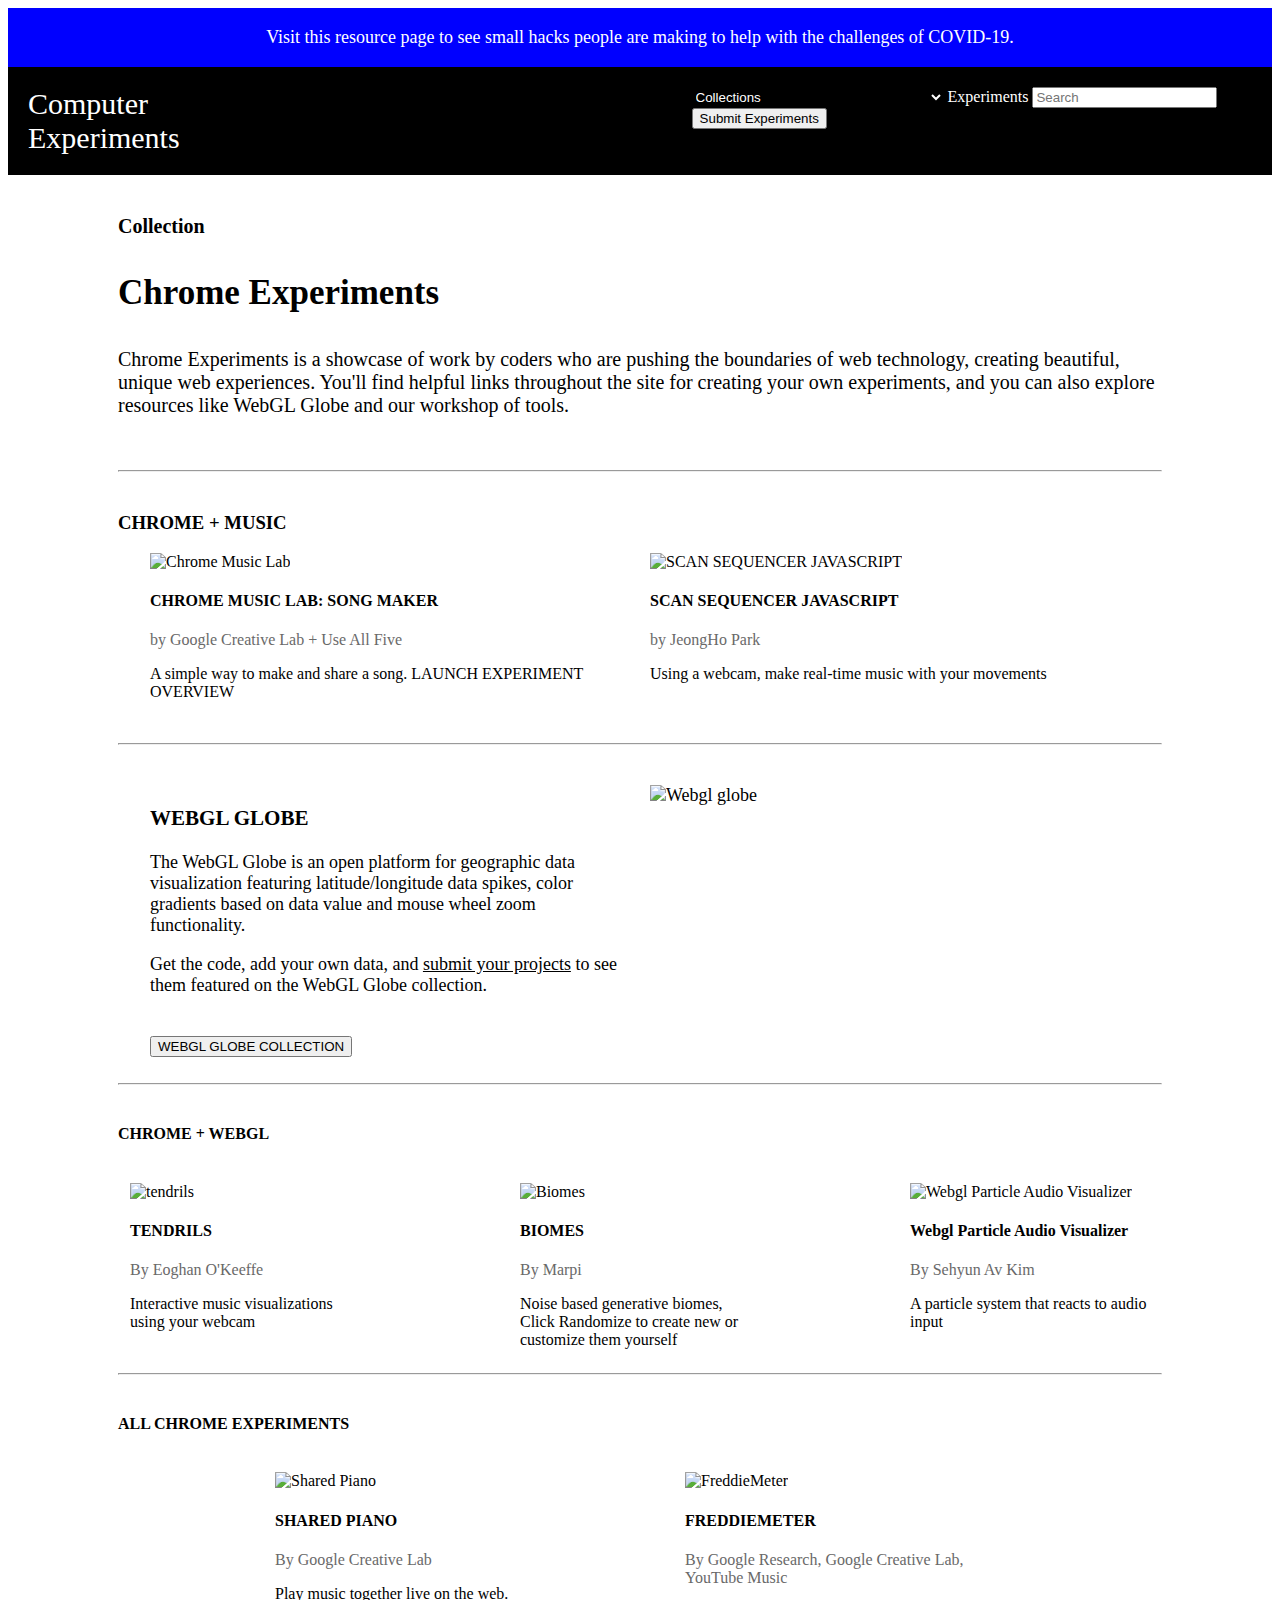
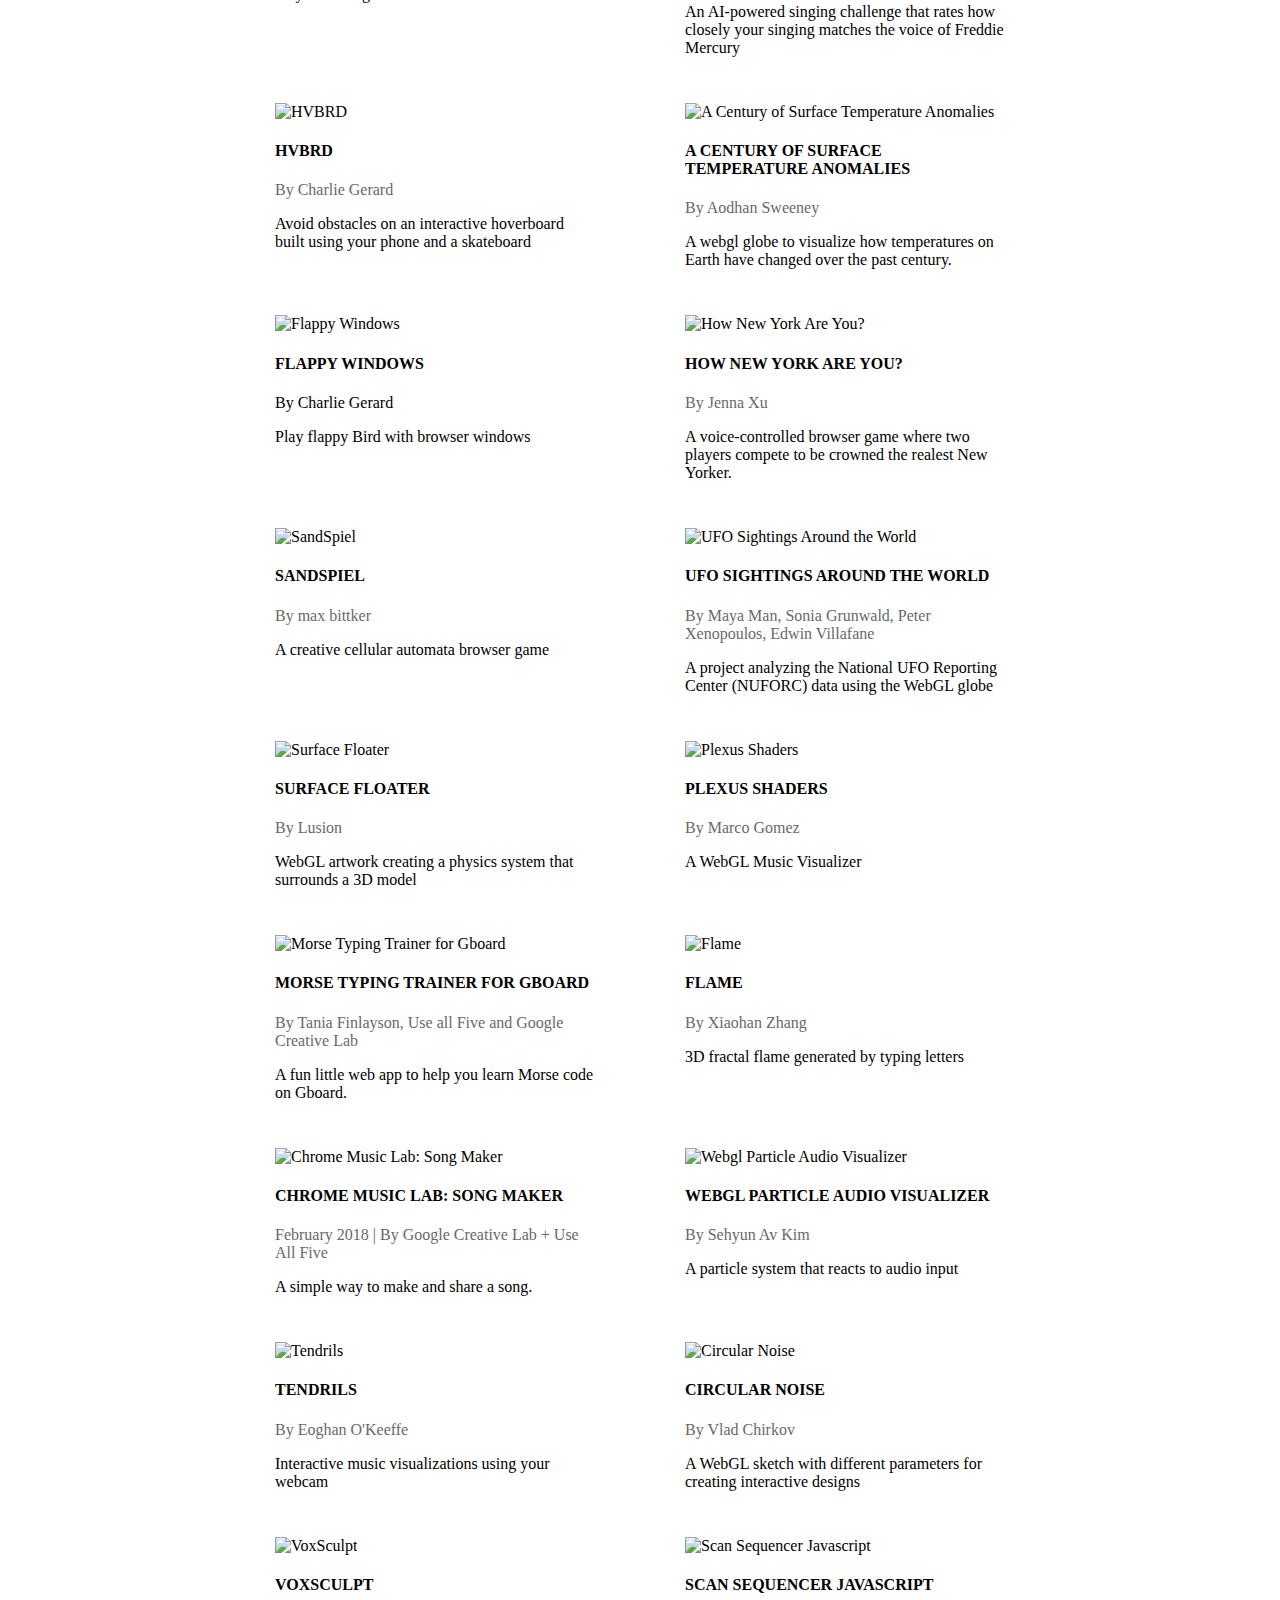
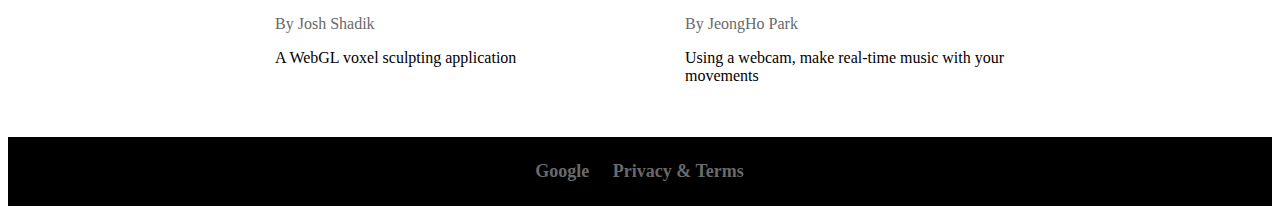
==== index.html @ 1269bb01 "30-OCT-2020-Taskwork" ====
<!DOCTYPE html>
<html lang="en">
<head>
    <meta charset="UTF-8">
    <meta name="viewport" content="width=device-width, initial-scale=1.0">
    <link rel="stylesheet" href="index.css">
    <title>Computer Experiments</title>
</head>
<body>
    <div class="top">
        <p><a href="https://experiments.withgoogle.com/hacktohelp">Visit this resource page</a> to see small hacks people are making to help with the challenges of COVID-19.</p>

    </div>
    <div class="home">
        <div class="header">
            <div class="title">
                <a href="#">Computer Experiments</a>
            </div>
            <div class="content">
                    <select id="options">

                        <option>Collections</option>
                        <option>START WITH ME</option>
                        <option>CREATABILITY</option>
                        <option>DIGITAL WELLBEING EXPERIMENTS</option>
                        <option>VOICE EXPERIMENTS</option>
                        <option>ARTS & CULTURE EXPERIMENTS</option>
                        <option>AR EXPERIMENTS</option>
                        <option>AI EXPERIMENTS</option>
                        <option>ANDROID EXPERIMENTS</option>
                        <option>CHROME EXPERIMENTS</option>
                        <option>VIEW ALL 18 COLLECTIONS</option>
                    </select>
                    <a href="#" id="experiments">Experiments</a>
                    <input type="text" placeholder="Search"/>
                    <input type="button" value="Submit Experiments"/>
            </div>
            
        </div>
        
    </div>

    <div class="head1">
        <h4>Collection</h4>
        <h3 id="head1cont">Chrome Experiments</h3>
        <p>Chrome Experiments is a showcase of work by coders who are pushing the boundaries of web technology, creating beautiful, unique web experiences. You'll find helpful links throughout the site for creating your own experiments, and you can also explore resources like WebGL Globe and our workshop of tools.</p>
        <br/>
        <hr/>
    </div>

    <div class="body1">
        <h3>CHROME + MUSIC</h3>
       
        <div class="bodycontent">
            <div class="bc1">
                <img src="https://lh3.googleusercontent.com/XljOX1ZW8nh0AU8WsuGGkWl_xLXBypZ6QOE5aebRtbD_bF7NWNANPeTkcHawnuH-OzRS-1WqDA7s5SeAA7Pm38gyFGRfYUo=s850" alt="Chrome Music Lab"/>
                <h4>CHROME MUSIC LAB: SONG MAKER</h4>
                <p id="p1">by Google Creative Lab + Use All Five</p>
                <p>A simple way to make and share a song.
                    LAUNCH EXPERIMENT
                    OVERVIEW
                </p>
            </div>
            <div class="bc2">
                <img src="https://lh3.googleusercontent.com/u92dYfmq8mJIJD-HA0H-QLu8vn0RSZnQBrYh2FnfIZ2vGHjHv9YKn-S9G9olGid4IUSwnkobdgUfVBCY7j7Fef_cJ1yGFQ=s850" alt="SCAN SEQUENCER JAVASCRIPT"/>
                <h4>SCAN SEQUENCER JAVASCRIPT</h4>
                <p id="p1">by JeongHo Park</p>
                <p>Using a webcam, make real-time music with your movements</p>
            </div>

        </div>
        <br/>
        <hr/>
    </div>
                
    <div class="body2">
        <div class="body2-content">
        
                <div class="b2one">
                    <h3>WEBGL GLOBE</h3>
                    <p>The WebGL Globe is an open platform for geographic data visualization featuring latitude/longitude data spikes, color gradients based on data value and mouse wheel zoom functionality.</p>
                    <p>Get the code, add your own data, and <a href="https://experiments.withgoogle.com/submit">submit your projects</a> to see them featured on the WebGL Globe collection.</p>
                    <br/>
                    <input type="button" value="WEBGL GLOBE COLLECTION"/>
                </div>
                <div class="b2two">
                    <img src="https://lh3.googleusercontent.com/llYB83yfsl32lBsO2U796g2o6RbO5guvFZ4DaN12HklpvadsftSaMJ7PYsfMEGFqFydYmZovIP_G0wjmtnVeU14mqveavA=s1200" alt="Webgl globe"/>
                </div>
        </div>
        <br/>
        <hr/>
    </div>
   
    <div class="body3">
        
            <h4>CHROME + WEBGL</h4>
            <br/>
        <div class="body3content">
            <div class="b31">
                <img src="https://lh3.googleusercontent.com/Qu7yy-3TmfdNb7jeLAEpbVF-lJFe2TtYpF8gbyP_5DAI50Jv-cq_bygh4gqpdHG2WHitcLSDphOOuibZBJ9vPe42Fd4kPQ=s850" alt="tendrils"/>
                <h4>TENDRILS</h4>
                <p id="p1">By Eoghan O'Keeffe</p>
                <p>Interactive music visualizations using your webcam</p>
            </div>
            <div class="b32">
                <img src="https://lh3.googleusercontent.com/IOtAUGdXvAR-LmgsIkreSsfx5SLF4M0Mzlyp5Pt7vD57PGlqODzQPc3Jg3uR6PKEWDmh_b6dhGoAk3pvosSebdprgDNsFsSw_NWzpA=s850" alt="Biomes"/>
                <h4>BIOMES</h4>
                <p id="p1">By Marpi</p>
                <p>Noise based generative biomes,<br/> Click Randomize to create new or customize them yourself</p>
            </div>
        
            <div class="b33">
                    <img src="https://lh3.googleusercontent.com/8PGeBfvUZza7ywLATLBZ4IQaSRQSKmL6OlEdQ3FUQLFrJqZ5no0VfB9RcrF7zSg1Bo0wv9oAuudXc-pmthXs2T1eTkNRVA=s850" alt="Webgl Particle Audio Visualizer"/>
                    <h4>Webgl Particle Audio Visualizer</h4>
                    <p id="p1">By Sehyun Av Kim</p>
                    <p>A particle system that reacts to audio input</p>
            </div>
        </div>
        <hr/>
    </div>

    <div class="body4">
        <h4>ALL CHROME EXPERIMENTS</h4>
        <br/>
        <div class="body4content">
            <div class="b4c1">
                <img src="https://musiclab.chromeexperiments.com/Shared-Piano/social.png" alt="Shared Piano"/>
                <h4>SHARED PIANO</h4>
                <p id="p1">By Google Creative Lab</p>
                <p>Play music together live on the web.</p>
            </div>
            <div class="b4c2">
                <img src="https://ph-files.imgix.net/74f54ea9-d68f-4529-9848-ea9d3a00a803?auto=format" alt="FreddieMeter"/>
                <h4>FREDDIEMETER</h4>
                <p id="p1">By Google Research, Google Creative Lab, YouTube Music</p>
                <p>An AI-powered singing challenge that rates how closely your singing matches the voice of Freddie Mercury</p>
            </div>
            <div class="b4c3">
                <img src="https://lh3.googleusercontent.com/5aQlucP4KF9IzWkFoKWTZIpFNplAAWK1pB-73VbiLF1WX-UKpXAsdBbP3MhXFl59EnjHFUrVGsivg9X88UPwiLMQ12Y9=s850" alt="HVBRD"/>
                <h4>HVBRD</h4>
                <p id="p1">By Charlie Gerard</p>
                <p>Avoid obstacles on an interactive hoverboard built using your phone and a skateboard</p>
            </div>
            <div class="b4c4">
                <img src="https://lh3.googleusercontent.com/sQzRflqVcpli2TUvoIHVAGk8yBtNc4gQxrJFqIbQ9UVX_Mjz1rpmyooy5Rfkkwt4thTd8qs-usONN9MmUqMMetddRCeOrw=s850" alt="A Century of Surface Temperature Anomalies"/>
                <h4>A CENTURY OF SURFACE TEMPERATURE ANOMALIES</h4>
                <p id="p1">By Aodhan Sweeney</p>
                <p>A webgl globe to visualize how temperatures on Earth have changed over the past century.</p>
            </div>
            <div class="b4c5">
                <img src="https://mcakins.files.wordpress.com/2014/02/msohtmlclipclip_image0011.jpg?w=759" alt="Flappy Windows"/>
                <h4>FLAPPY WINDOWS</h4>
                <p>By Charlie Gerard</p>
                <p>Play flappy Bird with browser windows</p>
            </div>
            <div class="b4c6">
                <img src="https://lh3.googleusercontent.com/3rDO_LSMux1rNrh6ViqeEyREtr4WKLxQMJMs01QPbFgCBI40p7akNyEQb-kuNEGgMRUW317h3QzyVQlKbt7dYODHCXI1DA=s850" alt="How New York Are You?"/>
                <h4>HOW NEW YORK ARE YOU?</h4>
                <p id="p1">By Jenna Xu</p>
                <p>A voice-controlled browser game where two players compete to be crowned the realest New Yorker.</p>
            </div>
            <div class="b4c7">
                <img src="https://lh3.googleusercontent.com/EvV7oJ5iYvdMj_NlGAmvUgiKYs4HXTJe3tGGgY2mSjis0Vpu1hpaJZjEAsBE5MNjZsa0aBG9VmJPm9-ADkDUT7dz6OyqVg=s850" alt="SandSpiel"/>
                <h4>SANDSPIEL</h4>
                <p id="p1">By max bittker</p>
                <p>A creative cellular automata browser game</p>
            </div>
            <div class="b4c8">
                <img src="https://lh3.googleusercontent.com/jhuyn6lr91FwN8tzLTRvN9PZj0is29nBl1CYCJ-SMZ9KhRUAg8FoN-t3IXTh-P6Ttz_LGP77yl3XHPdO8fpyAscgYQzj=s2048" alt="UFO Sightings Around the World"/>
                <h4>UFO SIGHTINGS AROUND THE WORLD</h4>
                <p id="p1">By Maya  Man, Sonia Grunwald, Peter Xenopoulos, Edwin Villafane</p>
                <p>A project analyzing the National UFO Reporting Center (NUFORC) data using the WebGL globe</p>
            </div>
            <div class="b4c9">
                <img src="https://lh3.googleusercontent.com/83ylyAwvJFSvxelhhe6PqCG20bpZ8lLo4GMJDabVnFixIrBM-ub1lTUk0Nodxg4BxqlHOZBFbWWE4mINzfrr5MkwlTD6ag=s850" alt="Surface Floater"/>
                <h4>SURFACE FLOATER</h4>
                <p id="p1">By Lusion</p>
                <p>WebGL artwork creating a physics system that surrounds a 3D model</p>
            </div>
            <div class="b4c10">
                <img src="https://lh3.googleusercontent.com/o_MrS0N1EVpO0UIuSink1wwKZMpYdgX0HWjaXuUfJ9Nh3ffN8cQFne-QCTB-Sg301O4JWIibpHRU8uOy7VR26ZFDaNGL=s850" alt="Plexus Shaders"/>
                <h4>PLEXUS SHADERS</h4>
                <p id="p1">By Marco Gomez</p>
                <p>A WebGL Music Visualizer</p>
            </div>
            <div class="b4c11">
                <img src="https://lh3.googleusercontent.com/9b0tO2KahC_Wg4iEQUlOnWKYHhVy7fC9XvPhZh1I2GHxe8FTPBNNp6HrQH_QWt8KF3bhd5xQ__YhiWi5ZnQBh_s4UGmQuw" alt="Morse Typing Trainer for Gboard"/>
                <h4>MORSE TYPING TRAINER FOR GBOARD</h4>
                <p id="p1">By Tania Finlayson, Use all Five and Google Creative Lab</p>
                <p>A fun little web app to help you learn Morse code on Gboard.</p>
            </div>
            <div class="b4c12">
                <img src="https://lh3.googleusercontent.com/MeGR0dGlZ5gCQFTKukIWSuJuLdyGb52dt3h5Y62of2qWVWkroFszbebhG0VspR5SZpZs3nTNfSLCGG27kdQus7TOHw-X1g=s850" alt="Flame"/>
                <h4>FLAME</h4>
                <p id="p1">By Xiaohan Zhang</p>
                <p>3D fractal flame generated by typing letters</p>
            </div>
            <div class="b4c13">
                <img src="https://lh3.googleusercontent.com/nrupWRCvy_zfs0RygMFHrAa9RWQX-GimA3OdqwHnDnn9NucCArF5N_82U_BXJHf41EV6ivXEELCwoKNjC0Sfc3Q2nPYv=s850" alt="Chrome Music Lab: Song Maker"/>
                <h4>CHROME MUSIC LAB: SONG MAKER</h4>
                <p id="p1">February 2018 | By Google Creative Lab + Use All Five</p>
                <p>A simple way to make and share a song.</p>
            </div>
            <div class="b4c14">
                <img src="https://lh3.googleusercontent.com/8PGeBfvUZza7ywLATLBZ4IQaSRQSKmL6OlEdQ3FUQLFrJqZ5no0VfB9RcrF7zSg1Bo0wv9oAuudXc-pmthXs2T1eTkNRVA=s850" alt="Webgl Particle Audio Visualizer"/>
                <h4>WEBGL PARTICLE AUDIO VISUALIZER</h4>
                <p id="p1">By Sehyun Av Kim</p>
                <p>A particle system that reacts to audio input</p>
            </div>
            <div class="b4c15">
                <img src="https://lh3.googleusercontent.com/Qu7yy-3TmfdNb7jeLAEpbVF-lJFe2TtYpF8gbyP_5DAI50Jv-cq_bygh4gqpdHG2WHitcLSDphOOuibZBJ9vPe42Fd4kPQ=s850" alt="Tendrils"/>
                <h4>TENDRILS</h4>
                <p id="p1">By Eoghan O'Keeffe</p>
                <p>Interactive music visualizations using your webcam</p>
            </div>
            <div class="b4c16">
                <img src="https://lh3.googleusercontent.com/sQM-WQGg9dSy_Brp81aDGWM_1l24HelNCWA-lPClChDyFghSfwUZEvqLbKveDYk_rwHfVHClK54p05C2Glkbu3BbDdkqRRk=s850" alt="Circular Noise"/>
                <h4>CIRCULAR NOISE</h4>
                <p id="p1">By Vlad Chirkov</p>
                <p>A WebGL sketch with different parameters for creating interactive designs</p>
            </div>
            <div class="b4c17">
                <img src="https://lh3.googleusercontent.com/WIngjewvazkrkKM8Jkrj1EvzDJLdskl2rjPG0ZMW0hY7EeXdepJAGDwUpaqoudShW2AOSwRn5IpGvK9gVhLW92kaR4HEsw=s850" alt="VoxSculpt"/>
                <h4>VOXSCULPT</h4>
                <p id="p1">By Josh Shadik</p>
                <p>A WebGL voxel sculpting application</p>
            </div>
            <div class="b4c18">
                <img src="https://lh3.googleusercontent.com/u92dYfmq8mJIJD-HA0H-QLu8vn0RSZnQBrYh2FnfIZ2vGHjHv9YKn-S9G9olGid4IUSwnkobdgUfVBCY7j7Fef_cJ1yGFQ=s850" alt="Scan Sequencer Javascript"/>
                <h4>SCAN SEQUENCER JAVASCRIPT</h4>
                <p id="p1">By JeongHo Park</p>
                <p>Using a webcam, make real-time music with your movements</p>
            </div>
        </div>
        <br/>
        <br/>
    

    </div>
    <div class="footer">
        <div class="footer1">
            <h4>Google</h4>
        </div>      &nbsp;&nbsp;&nbsp;&nbsp;&nbsp;
        <div class="footer2">
            <h4><a href="https://policies.google.com/">Privacy & Terms</a></h4>
        </div>


    </div>
    
</body>
</html>
---- index.css ----
.top a{
    text-decoration: none;
    color: white;   
}
.top{
    text-align: center;
    font-size:large;
    background-color: blue;
    color: white;
    padding: 01px;
}

.header{
    display: flex;
    background-color: black;
    padding: 20px;
}
#head1cont{
    font-size: 35px;
}
.title a{
    text-decoration: none;
    color: white;
    font-size: 30px;
}
.content{
    padding-left: 35%;
}
#options{
    background-color: black;
    border: none;
    color: white;   
}
#experiments{
    text-decoration: none;
    color: white;
}

@media screen and (max-width:600px){
    .header{
        display: flex;
        flex-flow: row;
    }
}

            /*Head1*/

.head1{
    margin-left: 110px;
    margin-right: 110px;
    margin-top: 40px;
    font-size: 20px;
}

        /*Body1*/

.body1{
    margin-left: 110px;
    margin-right: 110px;
    margin-top: 40px;
    
    
}
.body1 h4{
    font-size: 16px;
}
.bodycontent{
    display: grid;
    grid-template-columns: repeat(auto-fill,30rem);
    grid-column-gap: 20px;
    justify-content: center;
    
    
}
.bc1 img{
    width: 400px;
    height: 250px;
}
.bc2 img{
    width: 400px;
    height: 250px;
}

        /*Body 2*/

.body2{
    margin-left: 110px;
    margin-right: 110px;
    margin-top: 40px;
}

.body2-content{
    display: grid;
    grid-template-columns: repeat(auto-fit,30rem);
    grid-column-gap: 20px;
    justify-content: center;
    font-size: 18px;

}
.body2-content a{    
    color: black;  
}

.b2one button:hover{
    background-color: #008CBA;
}
.b2two img{
    width: 100%;

}

        /*Body3*/

.body3{
    margin-left: 110px;
    margin-right: 110px;
    margin-top: 40px;
}
.body3 h4{
    font-size: 16px;
}
.body3content{
    display: grid;
    grid-template-columns: repeat(auto-fit,15rem);
    grid-column-gap: 150px;
    justify-content: center;
   
}
.b31 img{
    width: 350px;
    height: 250px;
}
.b32 img{
    width:350px;
    height: 250px;
}
.b33 img{
    width: 350px;
    height: 250px;
}
        /*Body 4*/
.body4{
    margin-left: 110px;
    margin-right: 110px;
    margin-top: 40px;

}
.body4 h4{
    font-size: 16px;
}
.body4content{
    display: grid;
    grid-template-columns: repeat(auto-fit,20rem);
    grid-column-gap: 90px;
    grid-row-gap: 30px;
    justify-content: center;

}
.b4c1 img{
    width: 350px;
    height: 250px;
}
.b4c2 img{
    width: 350px;
    height: 250px;
}
.b4c3 img{
    width: 350px;
    height: 250px;
}
.b4c4 img{
    width: 350px;
    height: 250px;
}
.b4c5 img{
    width: 350px;
    height: 250px;
}
.b4c6 img{
    width: 350px;
    height: 250px;
}
.b4c7 img{
    width: 350px;
    height: 250px;
}
.b4c8 img{
    width: 350px;
    height: 250px;
}
.b4c9 img{
    width: 350px;
    height: 250px;
}
.b4c10 img{
    width: 350px;
    height: 250px;
}
.b4c11 img{
    width: 350px;
    height: 250px;
}
.b4c12 img{
    width: 350px;
    height: 250px;
}
.b4c13 img{
    width: 350px;
    height: 250px;
}
.b4c14 img{
    width: 350px;
    height: 250px;
}
.b4c15 img{
    width: 350px;
    height: 250px;
}
.b4c16 img{
    width: 350px;
    height: 250px;
}
.b4c17 img{
    width: 350px;
    height: 250px;
}
.b4c18 img{
    width: 350px;
    height: 250px;
}
#p1{
    color: #696969	;
}

        /*Footer*/

.footer{
    display: flex;
    background-color: black;
    justify-content: center;
    font-size: 18px;
}
.footer1{
    color: #696969;
    justify-self:left;
    
    
}
.footer2 a{
    text-decoration: none;
    color:#696969;
    padding: 01px;
    
}
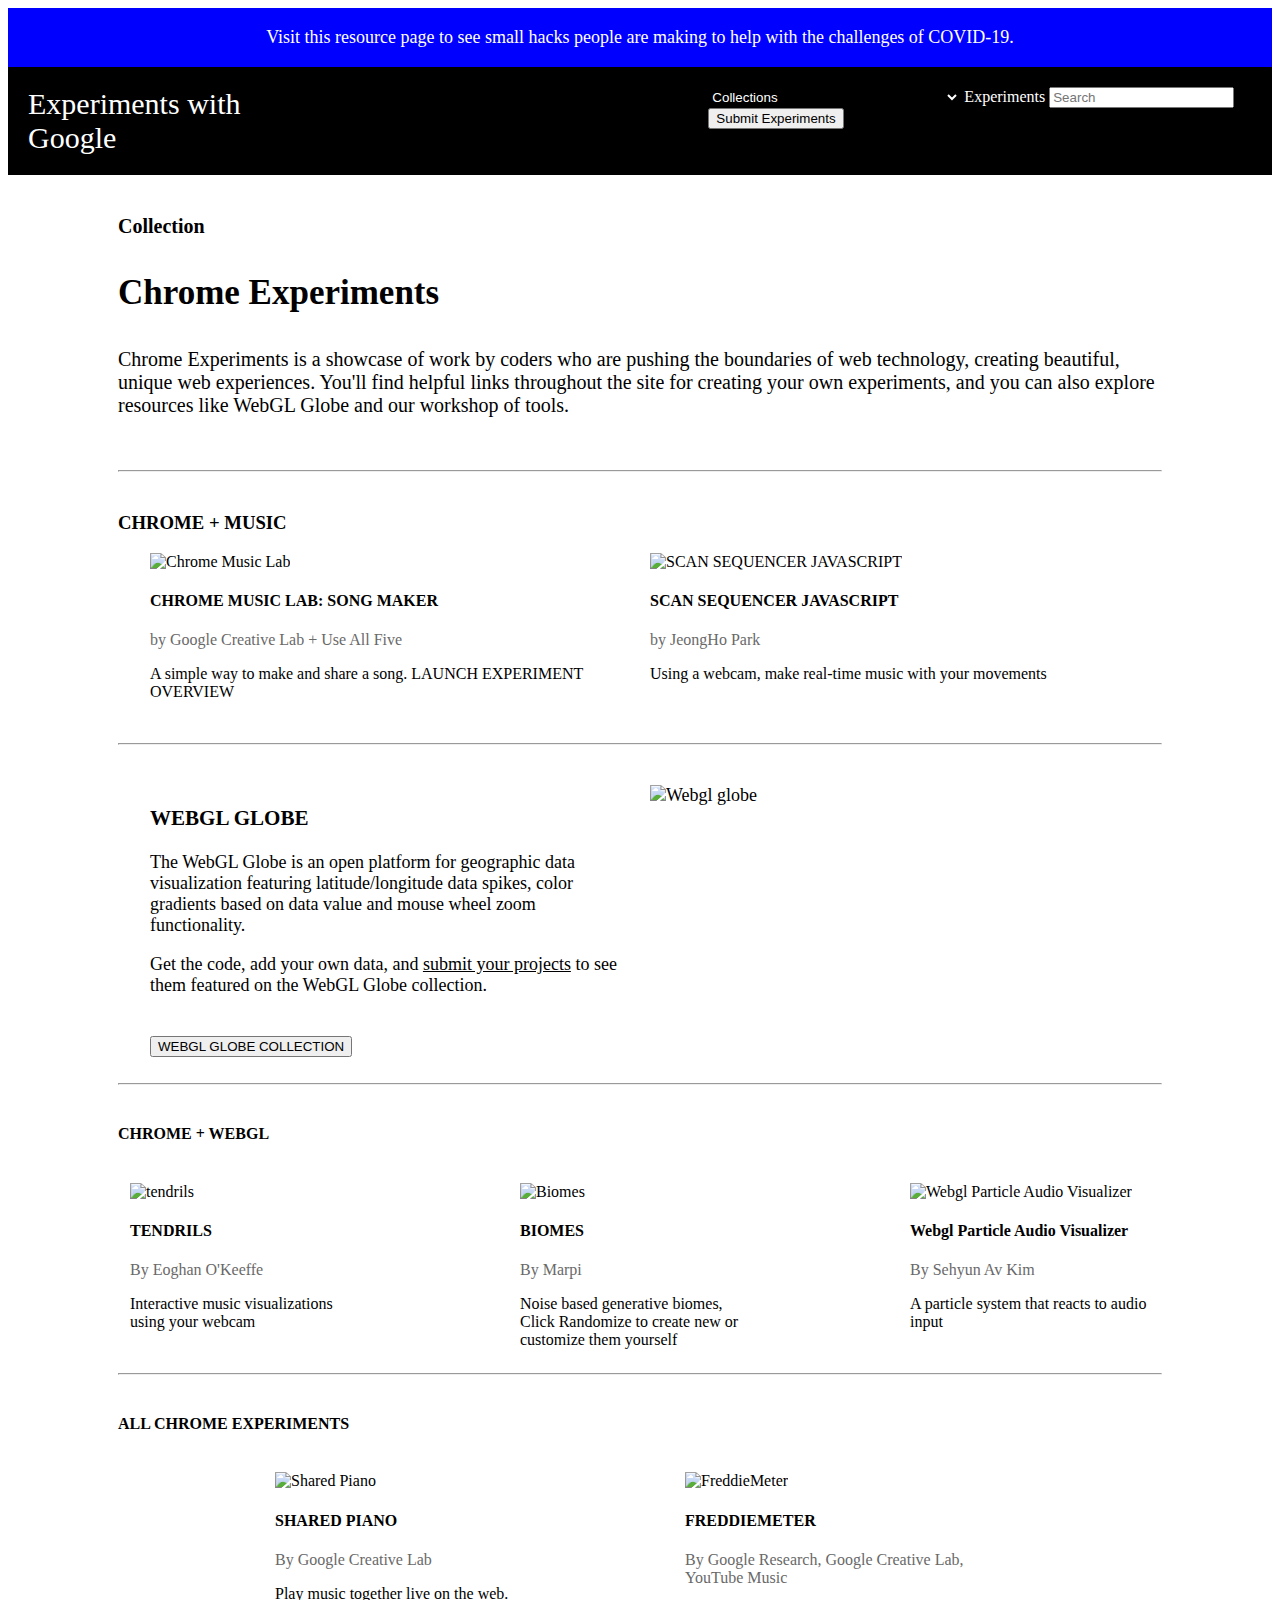
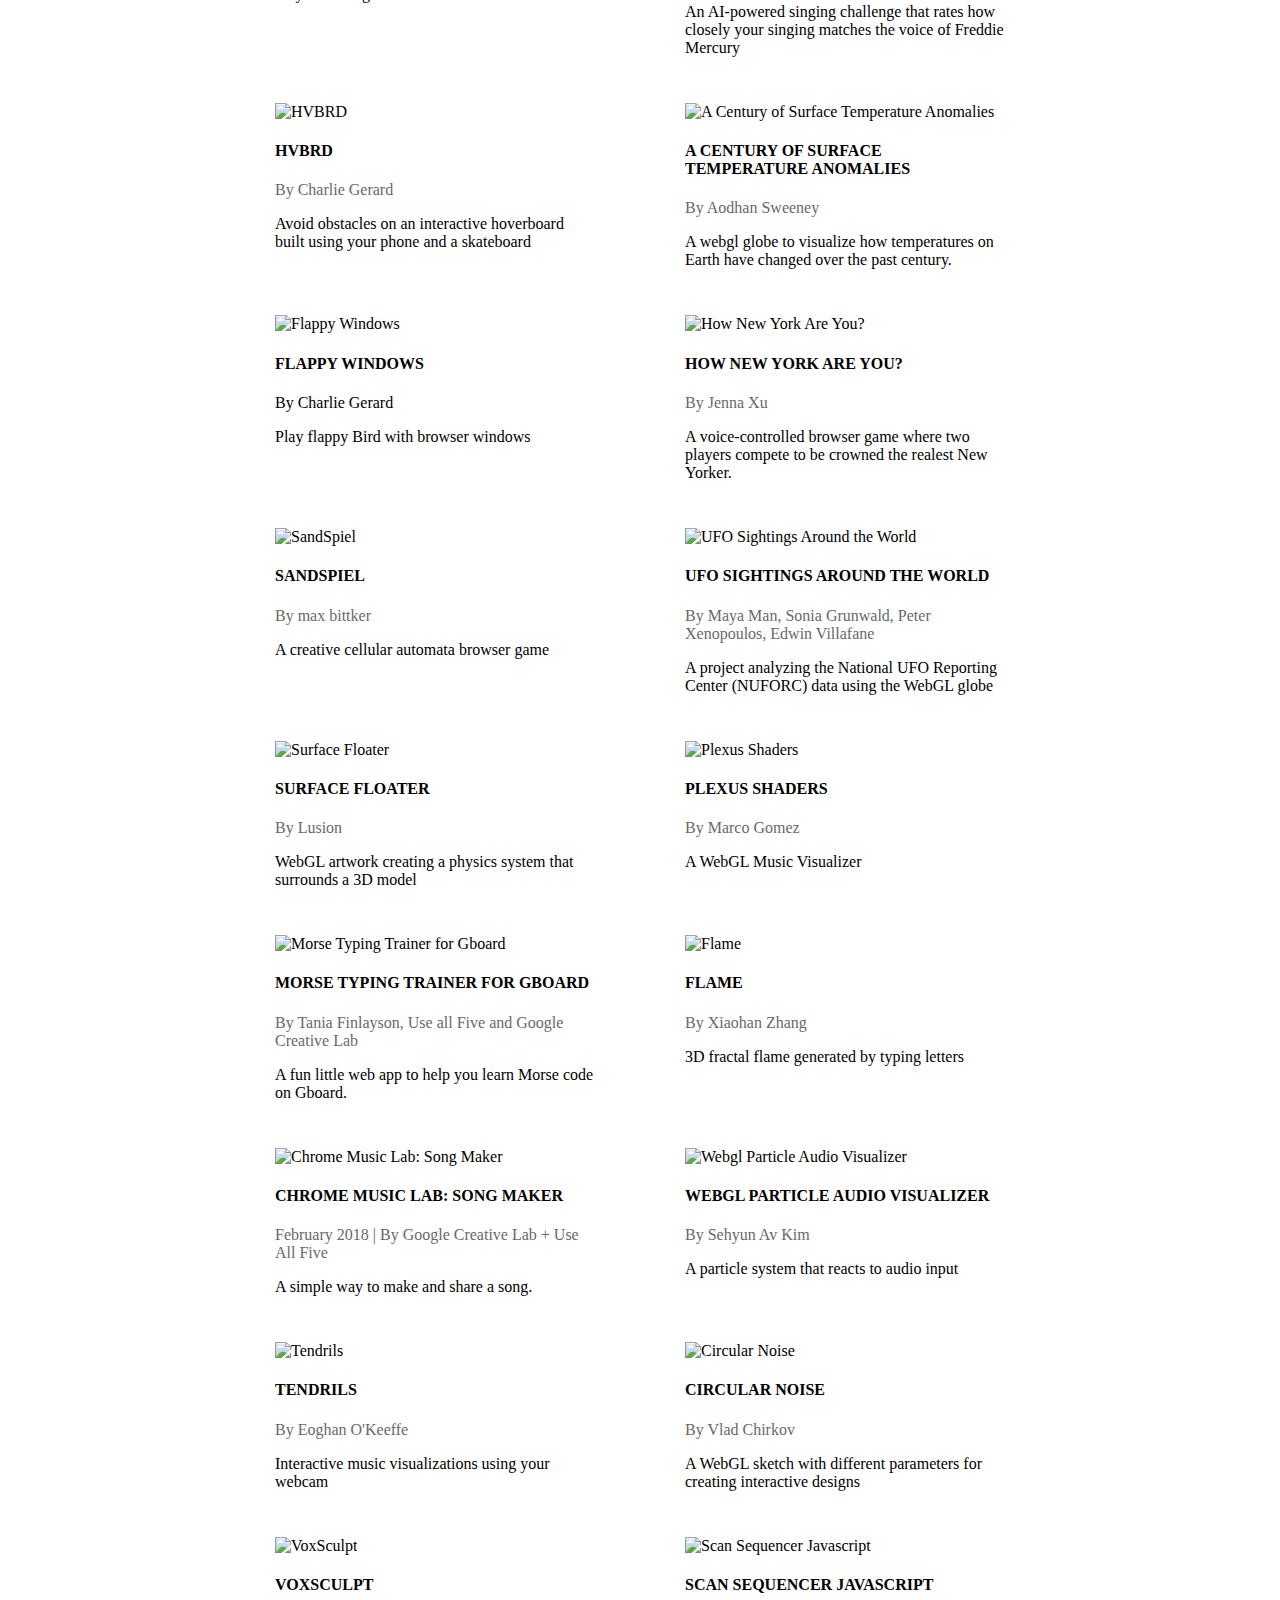
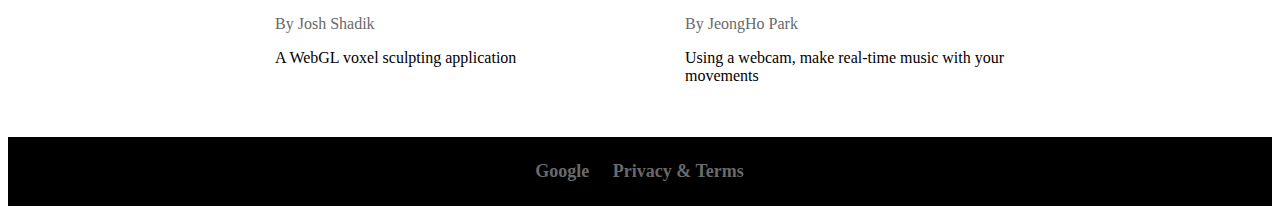
==== commit 0565745a: "31_OCT_2020_Task" ====
--- a/index.html
+++ b/index.html
@@ -4,7 +4,7 @@
     <meta charset="UTF-8">
     <meta name="viewport" content="width=device-width, initial-scale=1.0">
     <link rel="stylesheet" href="index.css">
-    <title>Computer Experiments</title>
+    <title>Chrome Experiments</title>
 </head>
 <body>
     <div class="top">
@@ -14,7 +14,7 @@
     <div class="home">
         <div class="header">
             <div class="title">
-                <a href="#">Computer Experiments</a>
+                <a href="#">Experiments with Google</a>
             </div>
             <div class="content">
                     <select id="options">
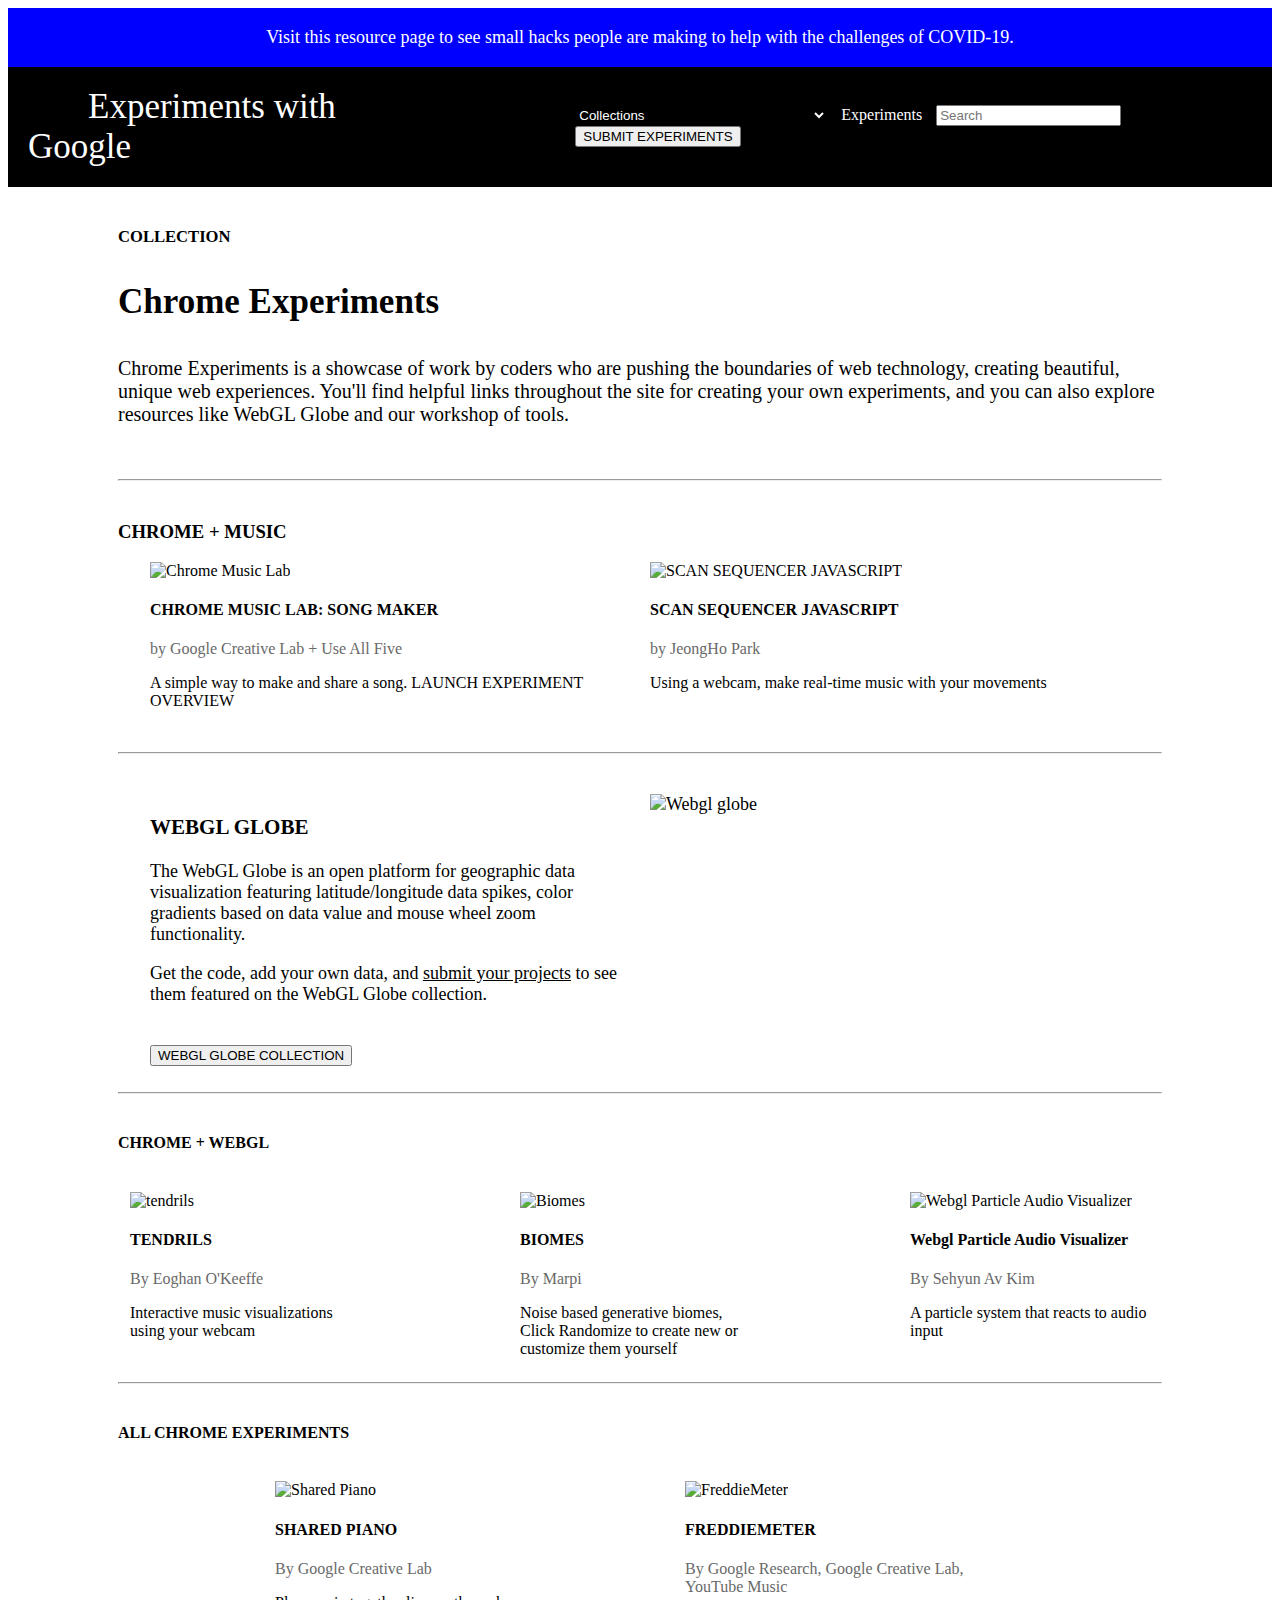
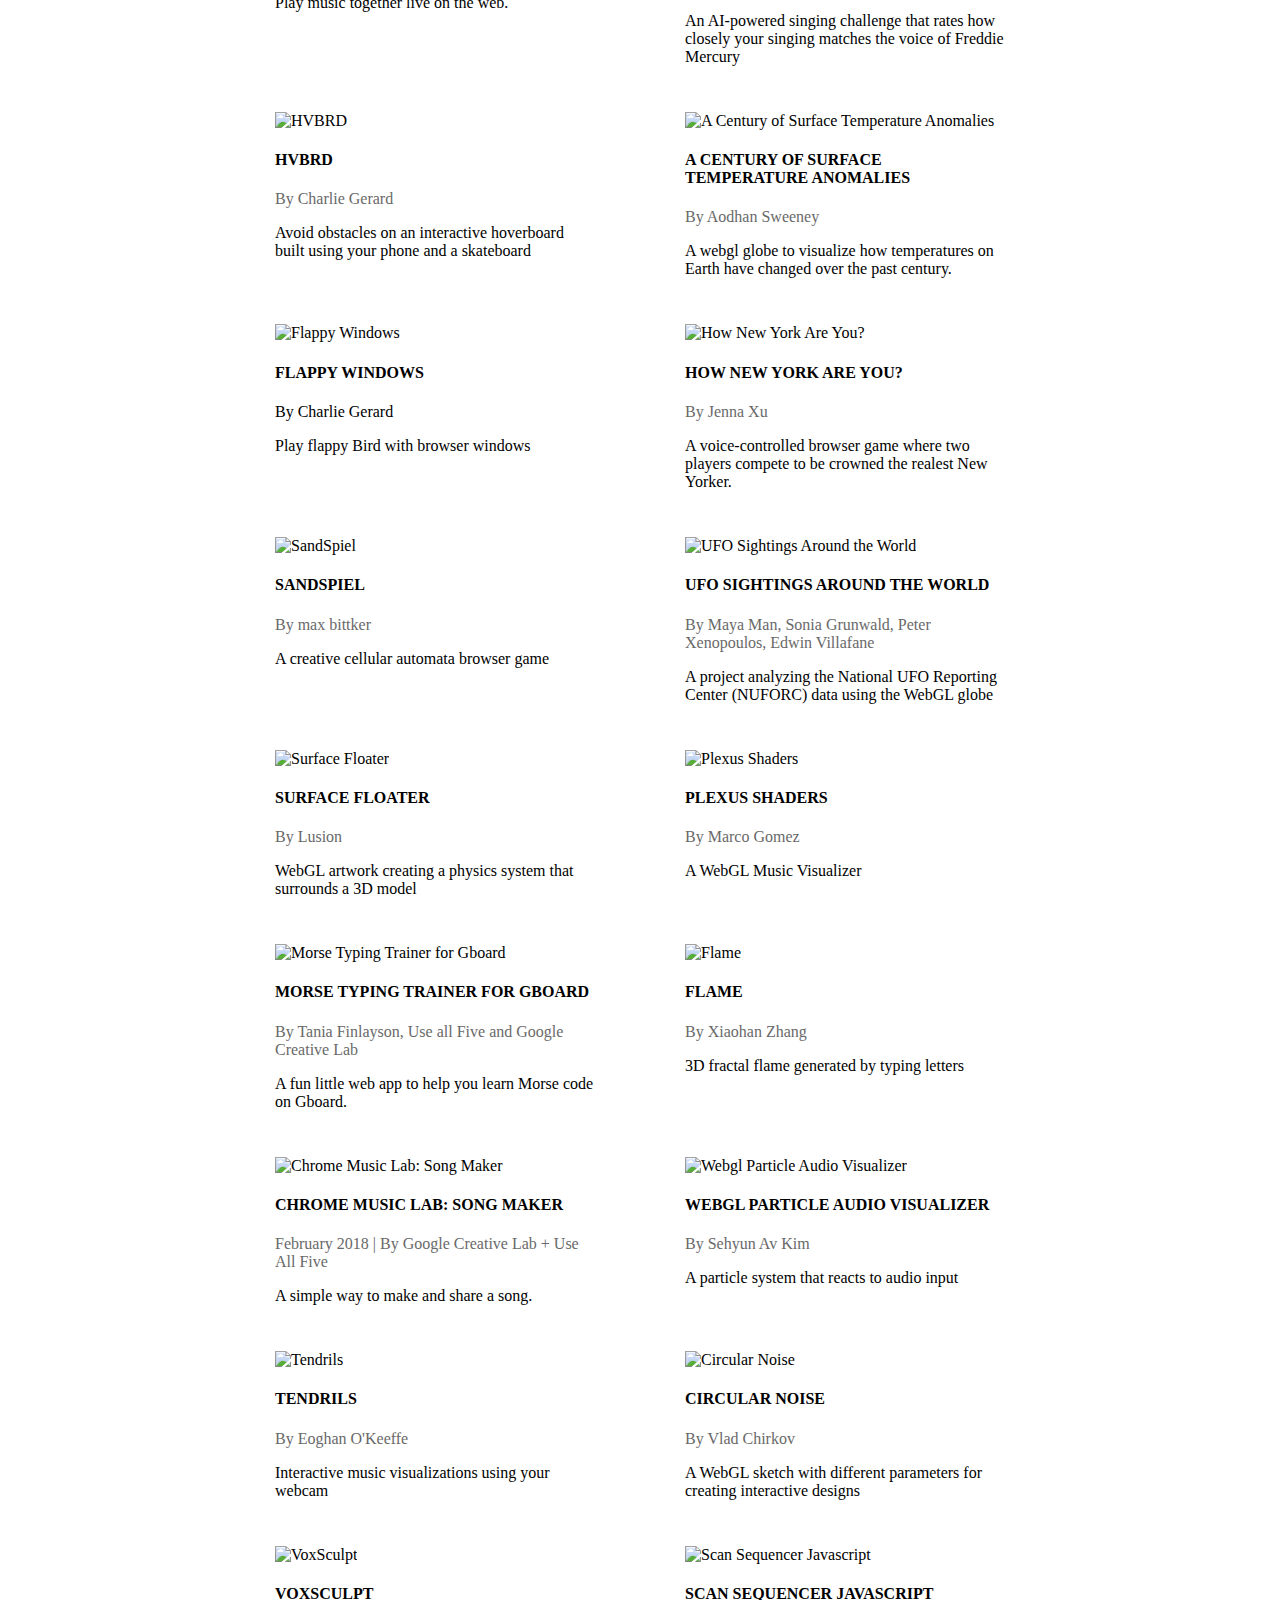
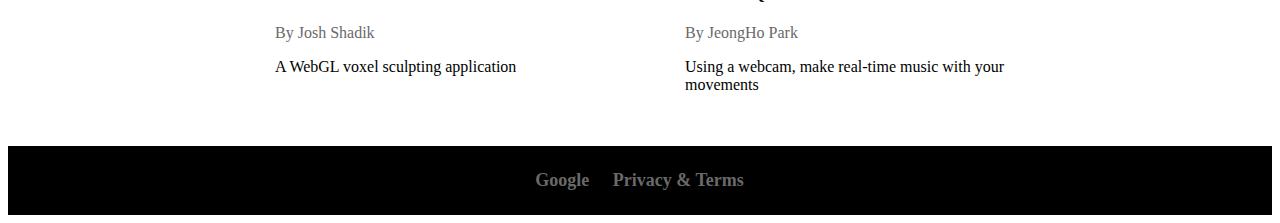
==== commit 4678e5d6: "31_OCT_2020_Update_Task" ====
--- a/index.html
+++ b/index.html
@@ -16,32 +16,36 @@
             <div class="title">
                 <a href="#">Experiments with Google</a>
             </div>
-            <div class="content">
-                    <select id="options">
-
-                        <option>Collections</option>
-                        <option>START WITH ME</option>
-                        <option>CREATABILITY</option>
-                        <option>DIGITAL WELLBEING EXPERIMENTS</option>
-                        <option>VOICE EXPERIMENTS</option>
-                        <option>ARTS & CULTURE EXPERIMENTS</option>
-                        <option>AR EXPERIMENTS</option>
-                        <option>AI EXPERIMENTS</option>
-                        <option>ANDROID EXPERIMENTS</option>
-                        <option>CHROME EXPERIMENTS</option>
-                        <option>VIEW ALL 18 COLLECTIONS</option>
-                    </select>
-                    <a href="#" id="experiments">Experiments</a>
-                    <input type="text" placeholder="Search"/>
-                    <input type="button" value="Submit Experiments"/>
-            </div>
-            
+            <div class="nav">
+                <label for="toggle">&#8801;</label>
+                <input type="checkbox" id="toggle"/>
+                <br/>
+                <div class="content">
+                        <select id="options">
+                            <option>Collections</option>
+                            <option>START WITH ME</option>
+                            <option>CREATABILITY</option>
+                            <option>DIGITAL WELLBEING EXPERIMENTS</option>
+                            <option>VOICE EXPERIMENTS</option>
+                            <option>ARTS & CULTURE EXPERIMENTS</option>
+                            <option>AR EXPERIMENTS</option>
+                            <option>AI EXPERIMENTS</option>
+                            <option>ANDROID EXPERIMENTS</option>
+                            <option>CHROME EXPERIMENTS</option>
+                            <option>VIEW ALL 18 COLLECTIONS</option>
+                        </select>
+                        <a href="#" id="experiments">Experiments</a>
+                        <input type="text" placeholder="Search"/>&nbsp;&nbsp;
+                        <input type="button" value="SUBMIT EXPERIMENTS"/>
+                </div>
+            </div>
+                
         </div>
         
     </div>
 
     <div class="head1">
-        <h4>Collection</h4>
+        <h5>COLLECTION</h5>
         <h3 id="head1cont">Chrome Experiments</h3>
         <p>Chrome Experiments is a showcase of work by coders who are pushing the boundaries of web technology, creating beautiful, unique web experiences. You'll find helpful links throughout the site for creating your own experiments, and you can also explore resources like WebGL Globe and our workshop of tools.</p>
         <br/>
--- a/index.css
+++ b/index.css
@@ -21,10 +21,11 @@
 .title a{
     text-decoration: none;
     color: white;
-    font-size: 30px;
+    font-size: 35px;
+    padding-left: 60px;
 }
 .content{
-    padding-left: 35%;
+    padding-left: 150px;
 }
 #options{
     background-color: black;
@@ -34,13 +35,26 @@
 #experiments{
     text-decoration: none;
     color: white;
-}
-
-@media screen and (max-width:600px){
-    .header{
-        display: flex;
-        flex-flow: row;
+    padding: 10px;
+}
+label{
+    margin: 0 40px 0 0;
+    font-size: 26px;
+    display: none;
+    
+}
+#toggle{
+    display: none;
+}
+
+@media screen and (max-width:800px) {
+    .content{
+        display: none;
     }
+    label{
+        color: white;
+    }
+    
 }
 
             /*Head1*/
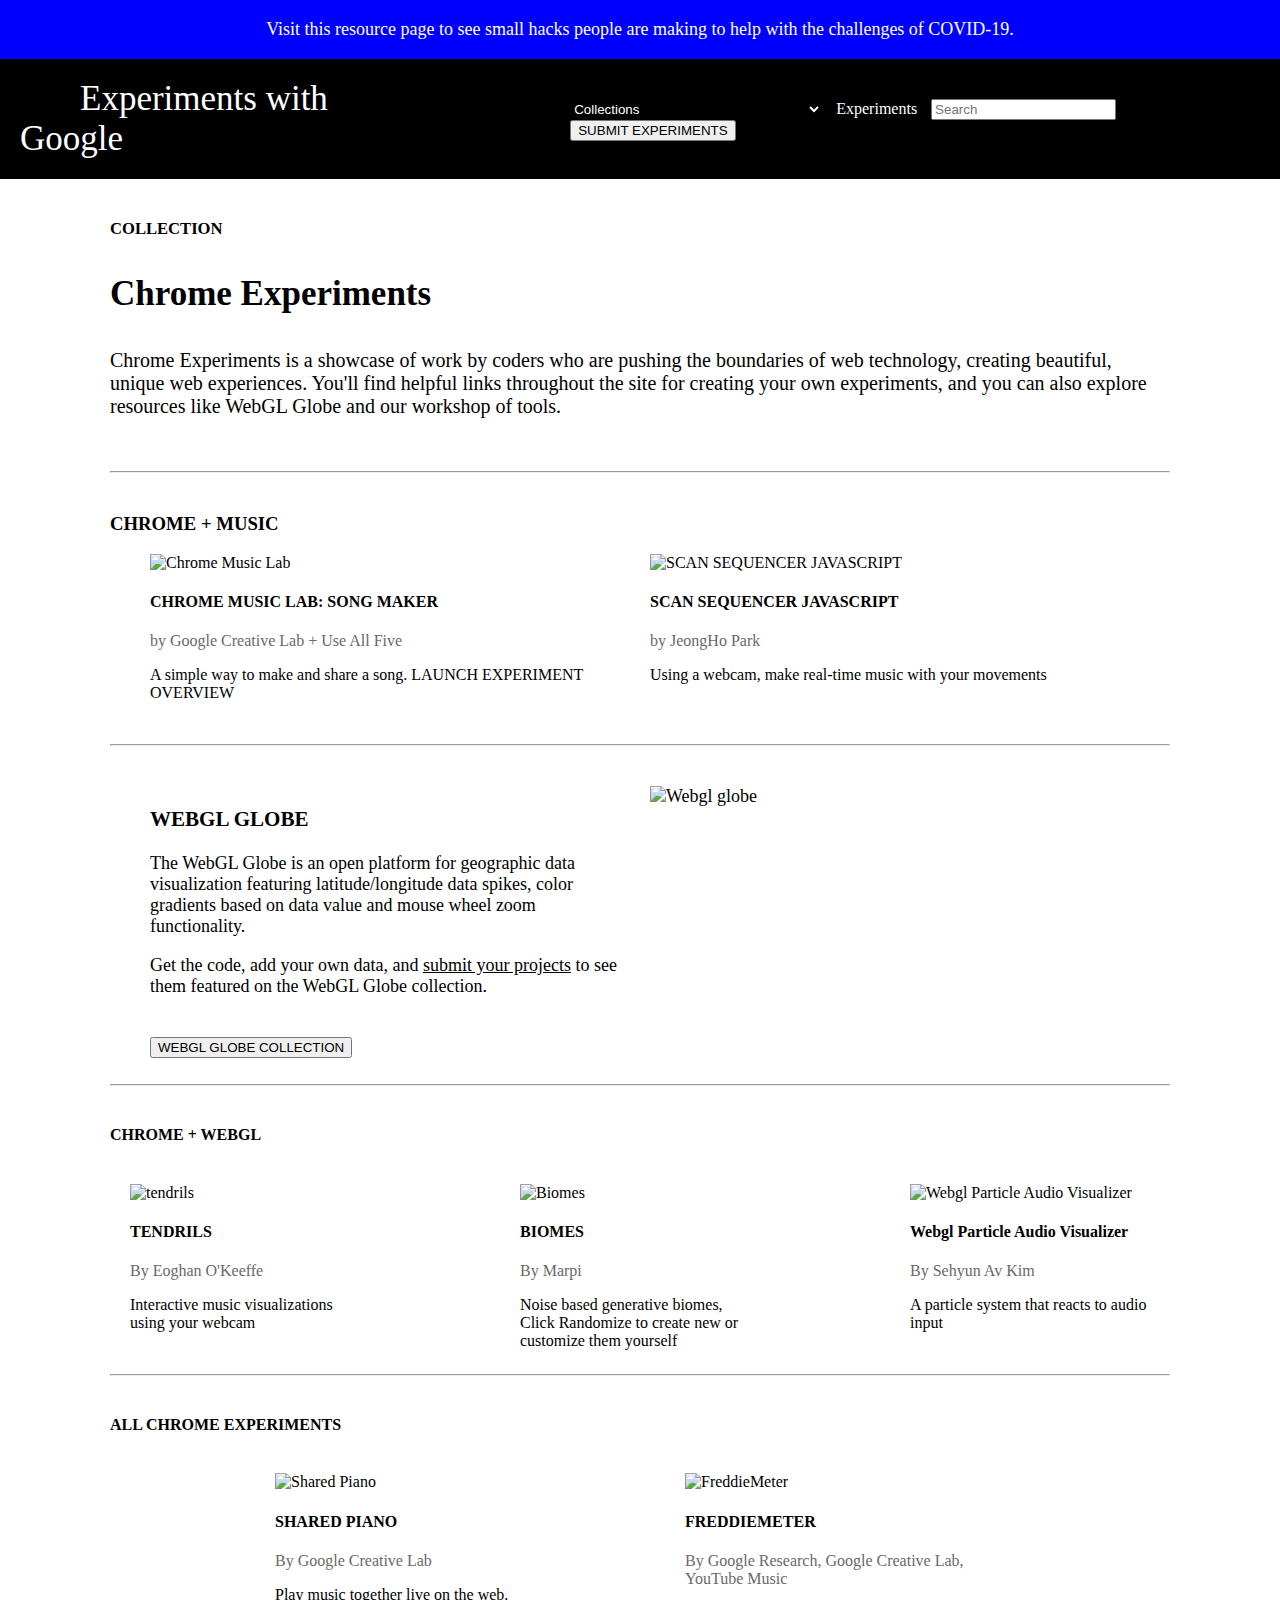
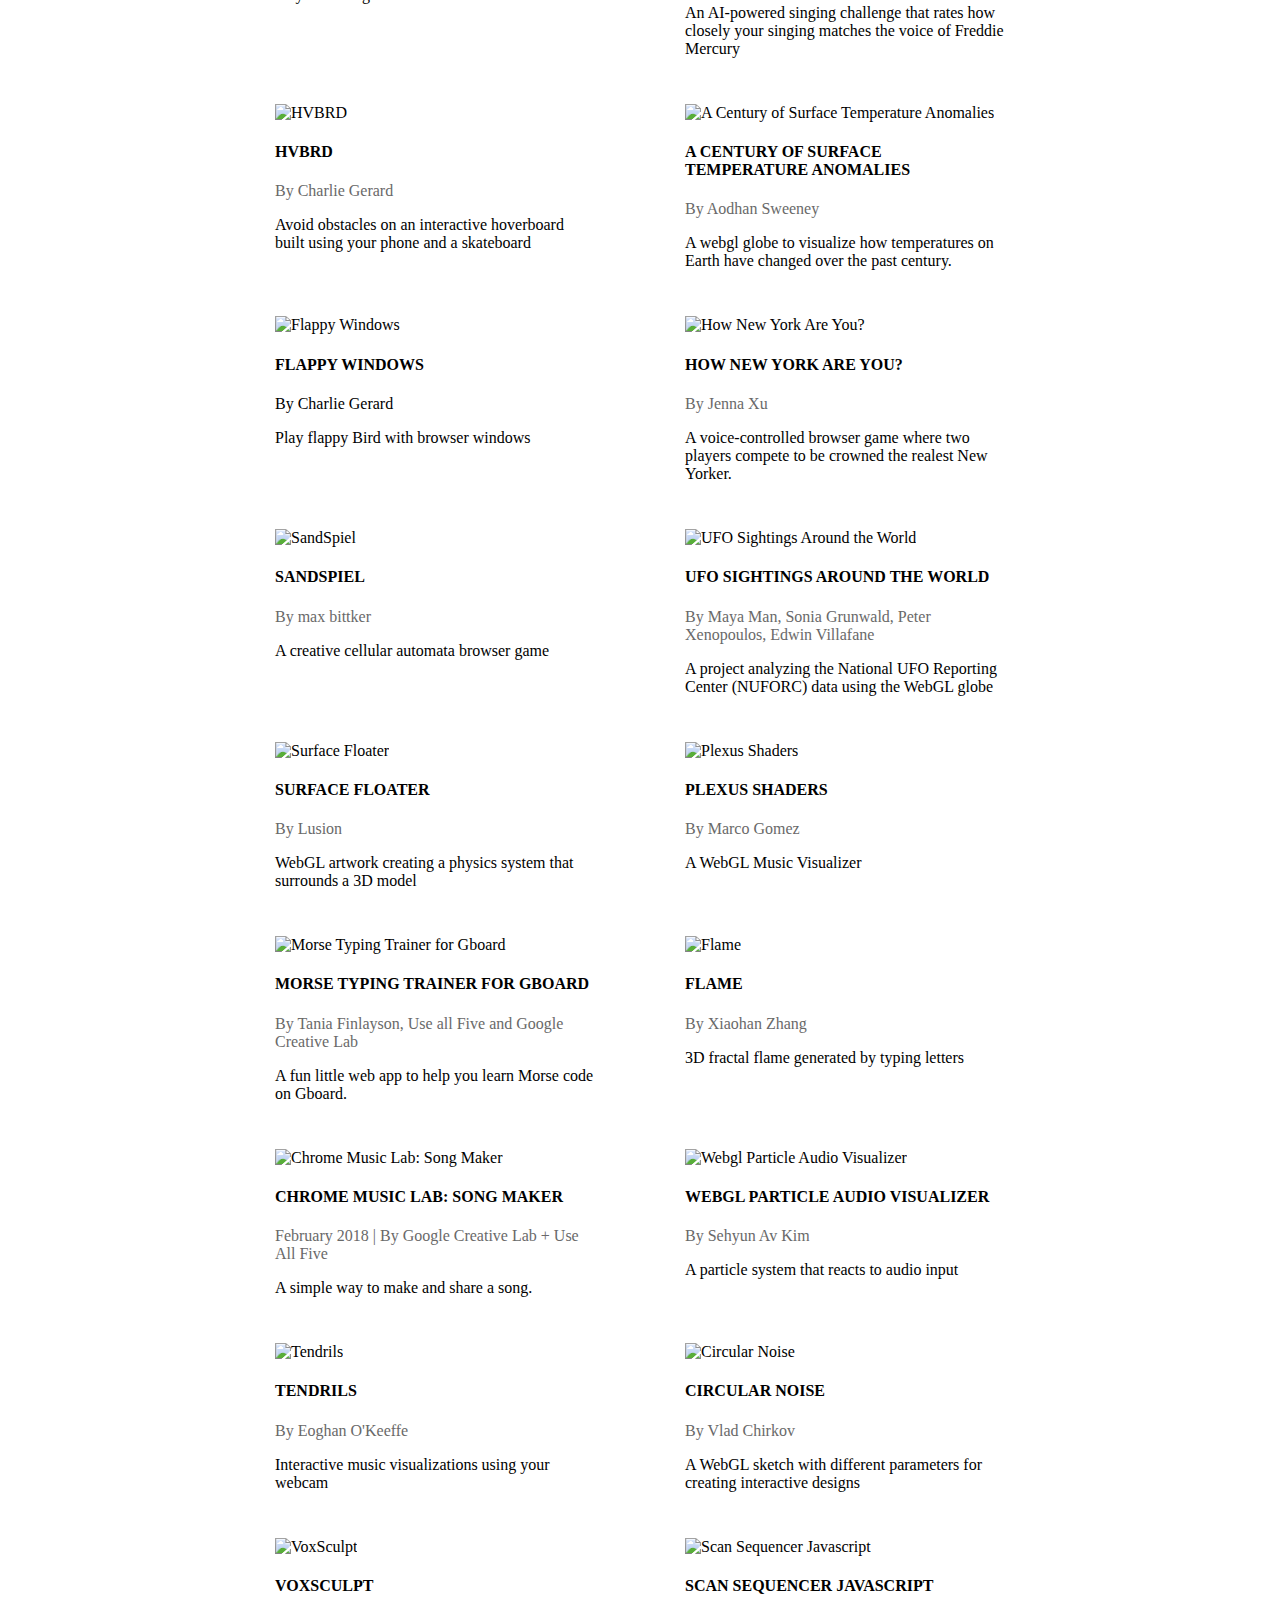
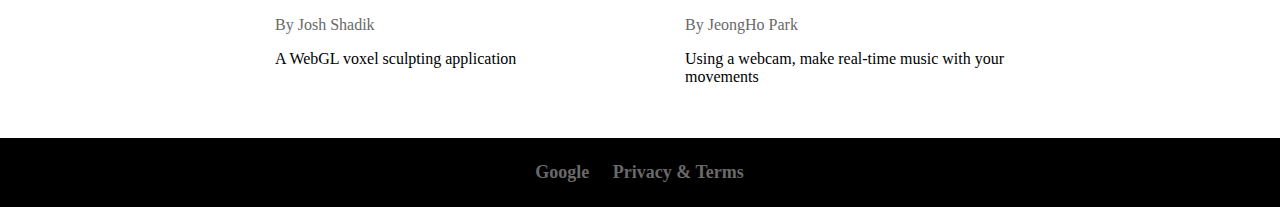
==== commit c337e0bf: "Updated_31_OCT_2020_Task" ====
--- a/index.html
+++ b/index.html
@@ -13,33 +13,40 @@
     </div>
     <div class="home">
         <div class="header">
-            <div class="title">
-                <a href="#">Experiments with Google</a>
-            </div>
             <div class="nav">
                 <label for="toggle">&#8801;</label>
                 <input type="checkbox" id="toggle"/>
-                <br/>
-                <div class="content">
-                        <select id="options">
-                            <option>Collections</option>
-                            <option>START WITH ME</option>
-                            <option>CREATABILITY</option>
-                            <option>DIGITAL WELLBEING EXPERIMENTS</option>
-                            <option>VOICE EXPERIMENTS</option>
-                            <option>ARTS & CULTURE EXPERIMENTS</option>
-                            <option>AR EXPERIMENTS</option>
-                            <option>AI EXPERIMENTS</option>
-                            <option>ANDROID EXPERIMENTS</option>
-                            <option>CHROME EXPERIMENTS</option>
-                            <option>VIEW ALL 18 COLLECTIONS</option>
-                        </select>
-                        <a href="#" id="experiments">Experiments</a>
-                        <input type="text" placeholder="Search"/>&nbsp;&nbsp;
-                        <input type="button" value="SUBMIT EXPERIMENTS"/>
-                </div>
-            </div>
+                <nav class="site-nav">  
+                                 
+                    <a href="https://experiments.withgoogle.com/collections" id="navitem">Collections</a>
+                    <a href="https://experiments.withgoogle.com/experiments"id="navitem">Experiments</a>
+                    <a href="#" id="navitem">Search</a>
+                    <a href="https://experiments.withgoogle.com/submit" id="navitem">SUBMIT EXPERIMENTS</a>
                 
+                </nav>
+            </div>
+            <div class="title">
+                <a href="#">Experiments with Google</a>
+            </div>          
+            <div class="content">
+                    <select id="options">
+                        <option>Collections</option>
+                        <option>START WITH ME</option>
+                        <option>CREATABILITY</option>
+                        <option>DIGITAL WELLBEING EXPERIMENTS</option>
+                        <option>VOICE EXPERIMENTS</option>
+                        <option>ARTS & CULTURE EXPERIMENTS</option>
+                        <option>AR EXPERIMENTS</option>
+                        <option>AI EXPERIMENTS</option>
+                        <option>ANDROID EXPERIMENTS</option>
+                        <option>CHROME EXPERIMENTS</option>
+                        <option>VIEW ALL 18 COLLECTIONS</option>
+                    </select>
+                    <a href="#" id="experiments">Experiments</a>
+                    <input type="text" placeholder="Search"/>&nbsp;&nbsp;
+                    <input type="button" value="SUBMIT EXPERIMENTS"/>
+            </div>              
+            
         </div>
         
     </div>
--- a/index.css
+++ b/index.css
@@ -1,3 +1,8 @@
+html,body{
+    width: 100%;
+    height: 100%;
+    margin: 0%;
+}
 .top a{
     text-decoration: none;
     color: white;   
@@ -14,6 +19,8 @@
     display: flex;
     background-color: black;
     padding: 20px;
+    
+    
 }
 #head1cont{
     font-size: 35px;
@@ -26,6 +33,7 @@
 }
 .content{
     padding-left: 150px;
+    padding-top: 20px;
 }
 #options{
     background-color: black;
@@ -40,20 +48,65 @@
 label{
     margin: 0 40px 0 0;
     font-size: 26px;
+    color: white;
     display: none;
+    width: 26px;
+    float: left;
     
 }
 #toggle{
     display: none;
 }
-
-@media screen and (max-width:800px) {
+.nav{
+    border-bottom: 1px solid ;
+    text-align: right;
+    height: 70px;
+    
+    
+}
+.site-nav{
+    display: none;
+}
+#navitem{
+    color: black;
+    text-decoration: none;
+    margin: 0 10px;
+    
+}
+
+@media screen and (max-width:1000px) {
     .content{
         display: none;
     }
     label{
         color: white;
-    }
+        display: block;
+        cursor: pointer;
+        float: left;
+        margin: 0 40px 0 0;
+        font-size: 26px;
+        color: white;
+    }
+    
+    .site-nav {
+        text-align: center;
+        text-decoration-style: none;
+        color: white;
+        width: 100%;     
+        display: none;   
+    }
+    #navitem{
+        display: block;
+        color: white;
+        text-decoration:none;
+        margin: 0 10px;
+        
+        
+    }
+    #toggle:checked + .site-nav{
+        display: block;
+    }
+    
     
 }
 
@@ -170,75 +223,7 @@
     justify-content: center;
 
 }
-.b4c1 img{
-    width: 350px;
-    height: 250px;
-}
-.b4c2 img{
-    width: 350px;
-    height: 250px;
-}
-.b4c3 img{
-    width: 350px;
-    height: 250px;
-}
-.b4c4 img{
-    width: 350px;
-    height: 250px;
-}
-.b4c5 img{
-    width: 350px;
-    height: 250px;
-}
-.b4c6 img{
-    width: 350px;
-    height: 250px;
-}
-.b4c7 img{
-    width: 350px;
-    height: 250px;
-}
-.b4c8 img{
-    width: 350px;
-    height: 250px;
-}
-.b4c9 img{
-    width: 350px;
-    height: 250px;
-}
-.b4c10 img{
-    width: 350px;
-    height: 250px;
-}
-.b4c11 img{
-    width: 350px;
-    height: 250px;
-}
-.b4c12 img{
-    width: 350px;
-    height: 250px;
-}
-.b4c13 img{
-    width: 350px;
-    height: 250px;
-}
-.b4c14 img{
-    width: 350px;
-    height: 250px;
-}
-.b4c15 img{
-    width: 350px;
-    height: 250px;
-}
-.b4c16 img{
-    width: 350px;
-    height: 250px;
-}
-.b4c17 img{
-    width: 350px;
-    height: 250px;
-}
-.b4c18 img{
+.body4content img{
     width: 350px;
     height: 250px;
 }
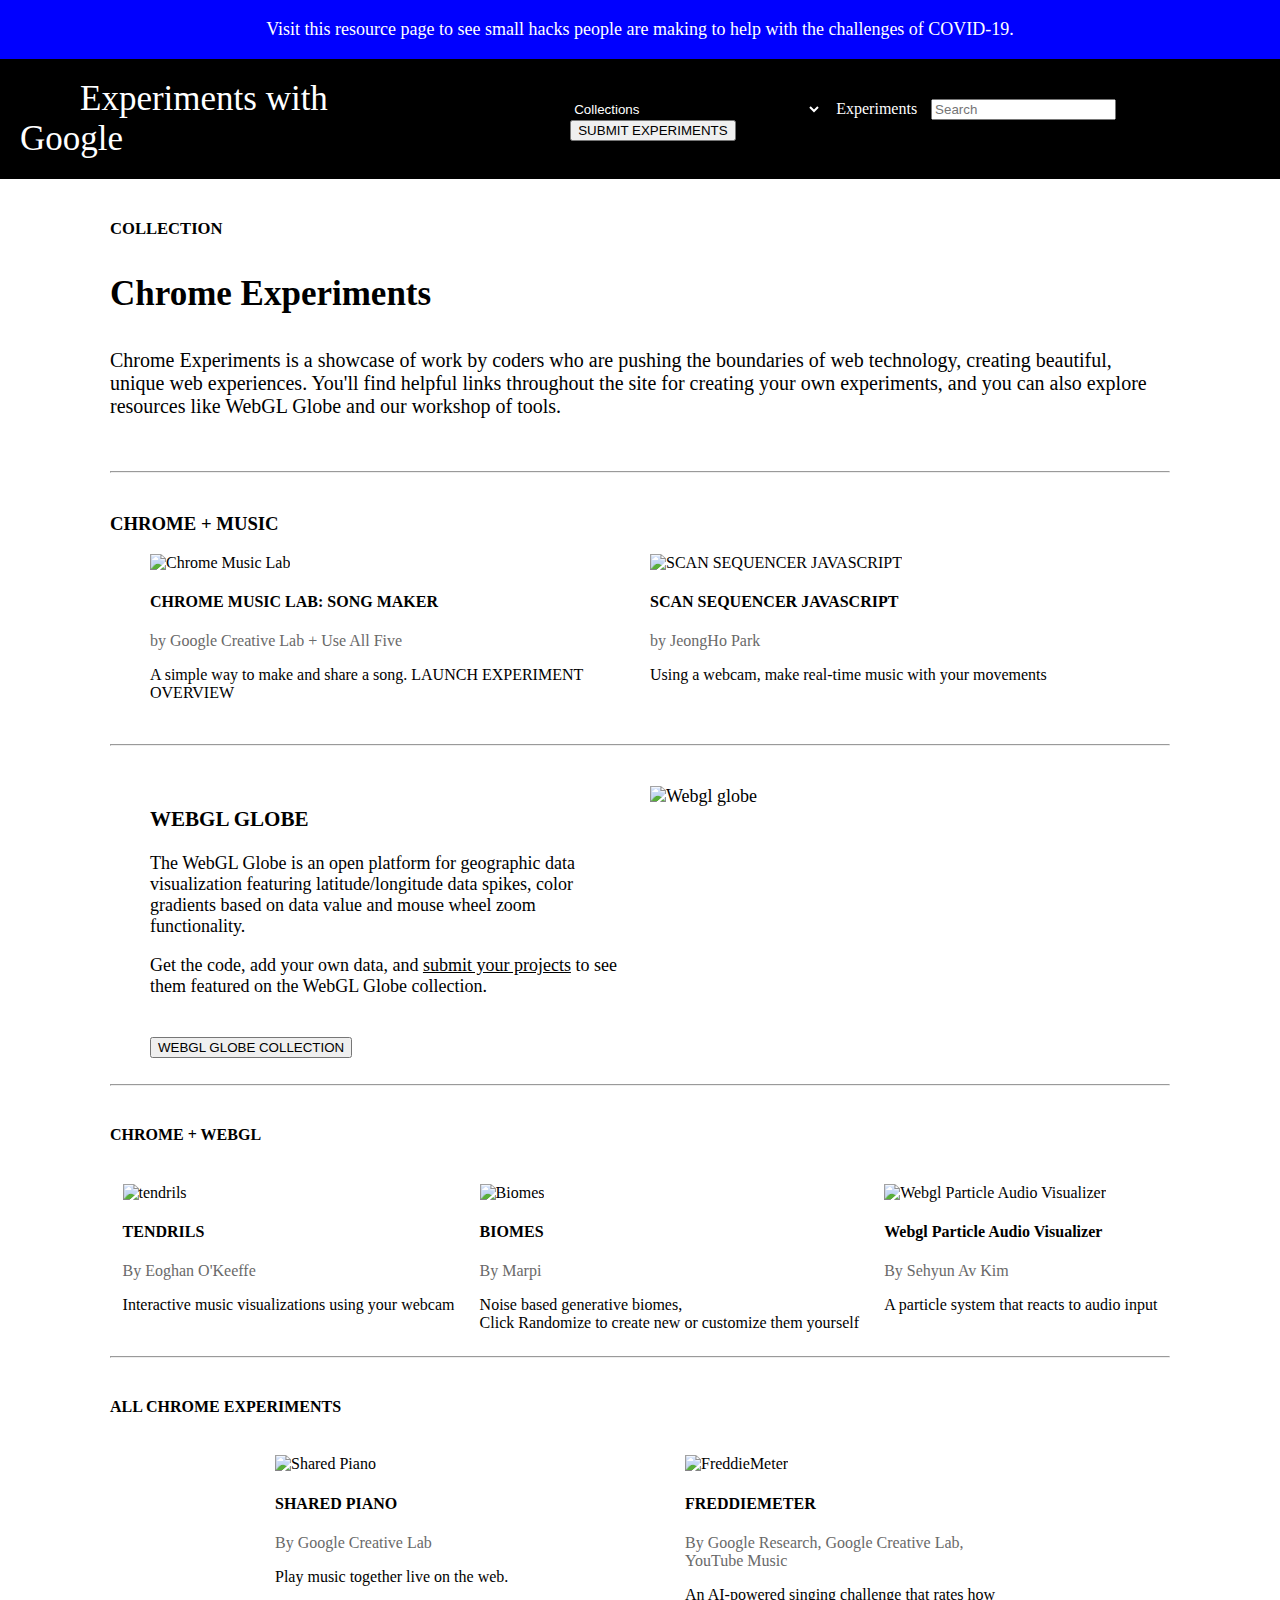
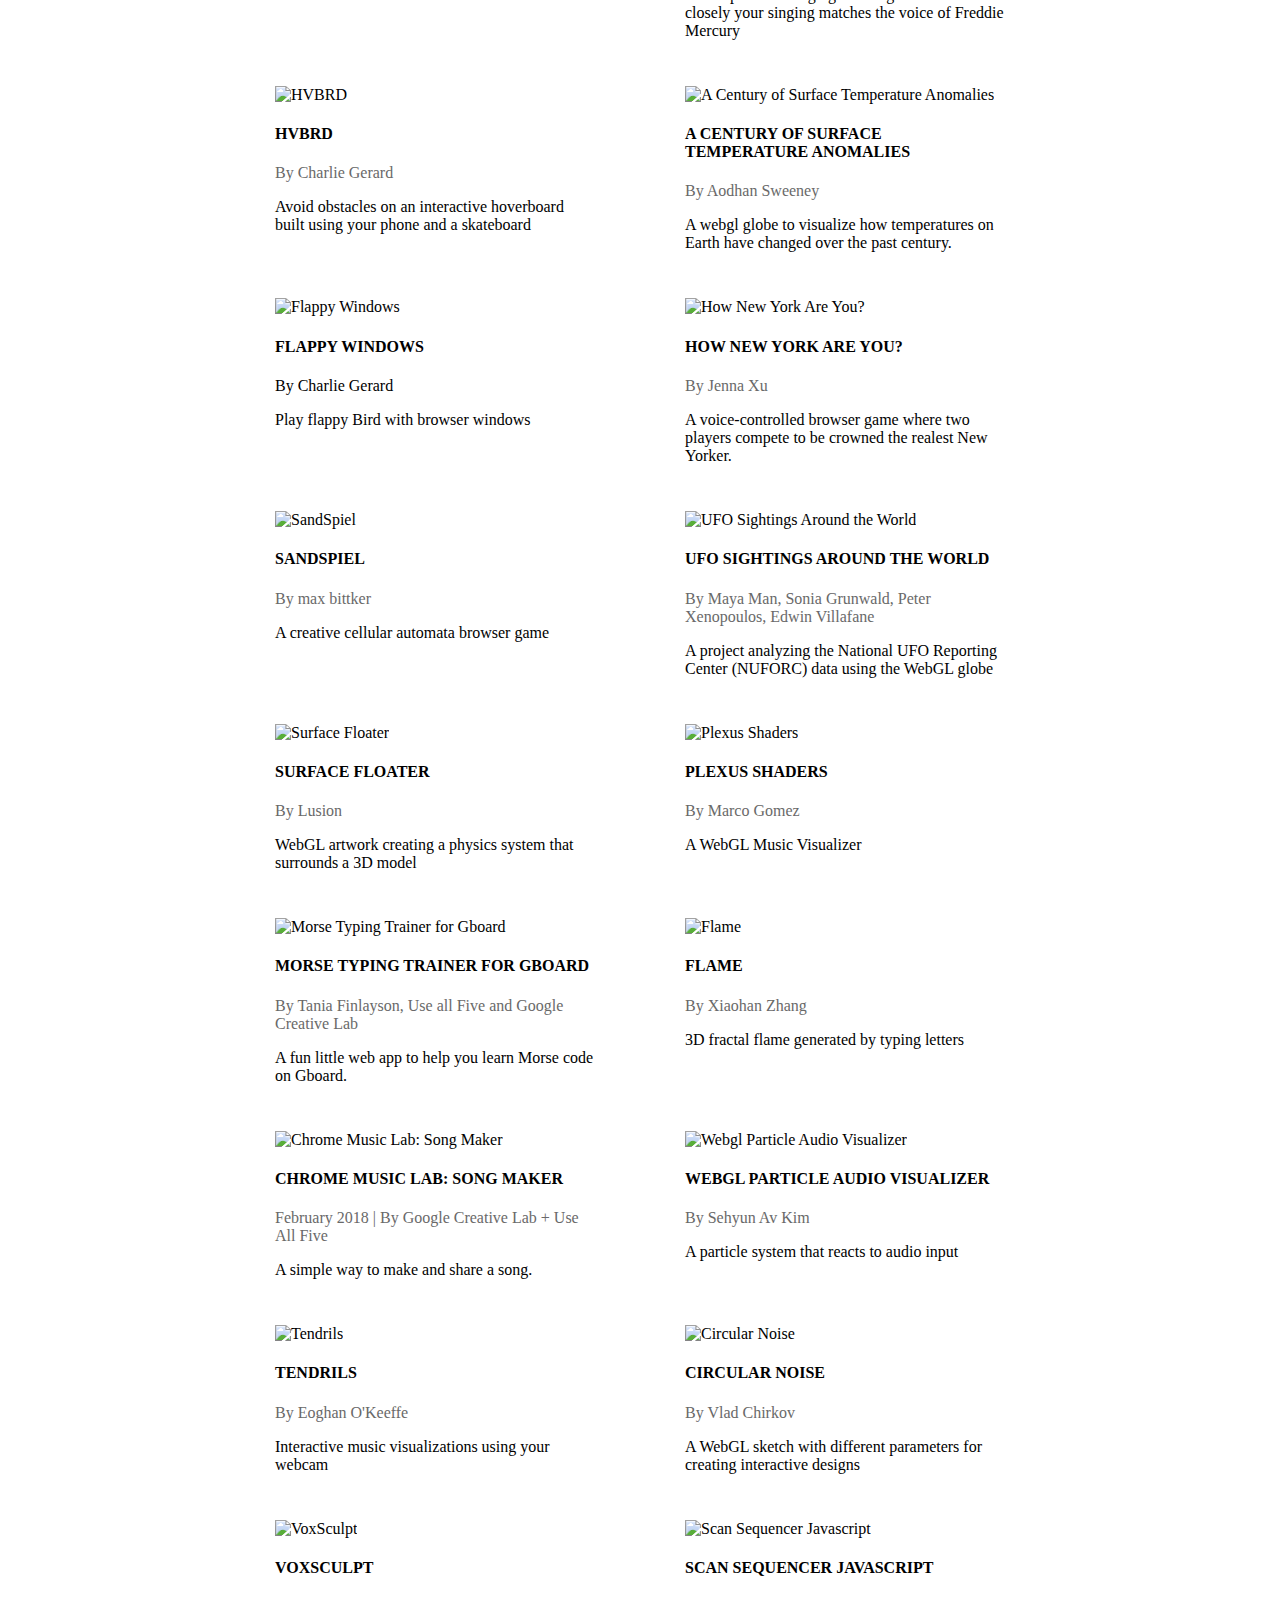
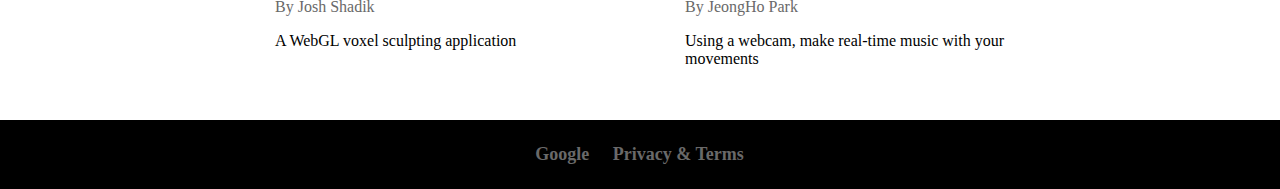
==== commit 54922731: "02_NOV_2020_Updated_Task" ====
--- a/index.html
+++ b/index.html
@@ -7,257 +7,260 @@
     <title>Chrome Experiments</title>
 </head>
 <body>
-    <div class="top">
-        <p><a href="https://experiments.withgoogle.com/hacktohelp">Visit this resource page</a> to see small hacks people are making to help with the challenges of COVID-19.</p>
-
-    </div>
-    <div class="home">
-        <div class="header">
-            <div class="nav">
-                <label for="toggle">&#8801;</label>
-                <input type="checkbox" id="toggle"/>
-                <nav class="site-nav">  
-                                 
-                    <a href="https://experiments.withgoogle.com/collections" id="navitem">Collections</a>
-                    <a href="https://experiments.withgoogle.com/experiments"id="navitem">Experiments</a>
-                    <a href="#" id="navitem">Search</a>
-                    <a href="https://experiments.withgoogle.com/submit" id="navitem">SUBMIT EXPERIMENTS</a>
+    <div class="main">
+        <div class="top">
+            <p><a href="https://experiments.withgoogle.com/hacktohelp">Visit this resource page</a> to see small hacks people are making to help with the challenges of COVID-19.</p>
+
+        </div>
+        <div class="home">
+            <div class="header">
+                <div class="nav">
+                    <label for="toggle">&#8801;</label>
+                    <input type="checkbox" id="toggle"/>
+                    <nav class="site-nav">  
+                        
+                                    
+                            <a href="https://experiments.withgoogle.com/collections" id="navitem">Collections</a>
+                            <a href="https://experiments.withgoogle.com/experiments"id="navitem">Experiments</a>
+                            <a href="#" id="navitem">Search</a>
+                            <a href="https://experiments.withgoogle.com/submit" id="navitem">SUBMIT EXPERIMENTS</a>
+                        
+                    </nav>
+                </div>
+                <div class="title">
+                    <a href="#">Experiments with Google</a>
+                </div>          
+                <div class="content">
+                        <select id="options">
+                            <option>Collections</option>
+                            <option>START WITH ME</option>
+                            <option>CREATABILITY</option>
+                            <option>DIGITAL WELLBEING EXPERIMENTS</option>
+                            <option>VOICE EXPERIMENTS</option>
+                            <option>ARTS & CULTURE EXPERIMENTS</option>
+                            <option>AR EXPERIMENTS</option>
+                            <option>AI EXPERIMENTS</option>
+                            <option>ANDROID EXPERIMENTS</option>
+                            <option>CHROME EXPERIMENTS</option>
+                            <option>VIEW ALL 18 COLLECTIONS</option>
+                        </select>
+                        <a href="#" id="experiments">Experiments</a>
+                        <input type="text" placeholder="Search"/>&nbsp;&nbsp;
+                        <input type="button" value="SUBMIT EXPERIMENTS"/>
+                </div>              
                 
-                </nav>
-            </div>
-            <div class="title">
-                <a href="#">Experiments with Google</a>
-            </div>          
-            <div class="content">
-                    <select id="options">
-                        <option>Collections</option>
-                        <option>START WITH ME</option>
-                        <option>CREATABILITY</option>
-                        <option>DIGITAL WELLBEING EXPERIMENTS</option>
-                        <option>VOICE EXPERIMENTS</option>
-                        <option>ARTS & CULTURE EXPERIMENTS</option>
-                        <option>AR EXPERIMENTS</option>
-                        <option>AI EXPERIMENTS</option>
-                        <option>ANDROID EXPERIMENTS</option>
-                        <option>CHROME EXPERIMENTS</option>
-                        <option>VIEW ALL 18 COLLECTIONS</option>
-                    </select>
-                    <a href="#" id="experiments">Experiments</a>
-                    <input type="text" placeholder="Search"/>&nbsp;&nbsp;
-                    <input type="button" value="SUBMIT EXPERIMENTS"/>
-            </div>              
-            
-        </div>
+            </div>
+            
+        </div>
+
+        <div class="head1">
+            <h5>COLLECTION</h5>
+            <h3 id="head1cont">Chrome Experiments</h3>
+            <p>Chrome Experiments is a showcase of work by coders who are pushing the boundaries of web technology, creating beautiful, unique web experiences. You'll find helpful links throughout the site for creating your own experiments, and you can also explore resources like WebGL Globe and our workshop of tools.</p>
+            <br/>
+            <hr/>
+        </div>
+
+        <div class="body1">
+            <h3>CHROME + MUSIC</h3>
         
-    </div>
-
-    <div class="head1">
-        <h5>COLLECTION</h5>
-        <h3 id="head1cont">Chrome Experiments</h3>
-        <p>Chrome Experiments is a showcase of work by coders who are pushing the boundaries of web technology, creating beautiful, unique web experiences. You'll find helpful links throughout the site for creating your own experiments, and you can also explore resources like WebGL Globe and our workshop of tools.</p>
-        <br/>
-        <hr/>
-    </div>
-
-    <div class="body1">
-        <h3>CHROME + MUSIC</h3>
-       
-        <div class="bodycontent">
-            <div class="bc1">
-                <img src="https://lh3.googleusercontent.com/XljOX1ZW8nh0AU8WsuGGkWl_xLXBypZ6QOE5aebRtbD_bF7NWNANPeTkcHawnuH-OzRS-1WqDA7s5SeAA7Pm38gyFGRfYUo=s850" alt="Chrome Music Lab"/>
-                <h4>CHROME MUSIC LAB: SONG MAKER</h4>
-                <p id="p1">by Google Creative Lab + Use All Five</p>
-                <p>A simple way to make and share a song.
-                    LAUNCH EXPERIMENT
-                    OVERVIEW
-                </p>
-            </div>
-            <div class="bc2">
-                <img src="https://lh3.googleusercontent.com/u92dYfmq8mJIJD-HA0H-QLu8vn0RSZnQBrYh2FnfIZ2vGHjHv9YKn-S9G9olGid4IUSwnkobdgUfVBCY7j7Fef_cJ1yGFQ=s850" alt="SCAN SEQUENCER JAVASCRIPT"/>
-                <h4>SCAN SEQUENCER JAVASCRIPT</h4>
-                <p id="p1">by JeongHo Park</p>
-                <p>Using a webcam, make real-time music with your movements</p>
-            </div>
-
-        </div>
-        <br/>
-        <hr/>
-    </div>
-                
-    <div class="body2">
-        <div class="body2-content">
-        
-                <div class="b2one">
-                    <h3>WEBGL GLOBE</h3>
-                    <p>The WebGL Globe is an open platform for geographic data visualization featuring latitude/longitude data spikes, color gradients based on data value and mouse wheel zoom functionality.</p>
-                    <p>Get the code, add your own data, and <a href="https://experiments.withgoogle.com/submit">submit your projects</a> to see them featured on the WebGL Globe collection.</p>
-                    <br/>
-                    <input type="button" value="WEBGL GLOBE COLLECTION"/>
-                </div>
-                <div class="b2two">
-                    <img src="https://lh3.googleusercontent.com/llYB83yfsl32lBsO2U796g2o6RbO5guvFZ4DaN12HklpvadsftSaMJ7PYsfMEGFqFydYmZovIP_G0wjmtnVeU14mqveavA=s1200" alt="Webgl globe"/>
-                </div>
-        </div>
-        <br/>
-        <hr/>
-    </div>
-   
-    <div class="body3">
-        
-            <h4>CHROME + WEBGL</h4>
-            <br/>
-        <div class="body3content">
-            <div class="b31">
-                <img src="https://lh3.googleusercontent.com/Qu7yy-3TmfdNb7jeLAEpbVF-lJFe2TtYpF8gbyP_5DAI50Jv-cq_bygh4gqpdHG2WHitcLSDphOOuibZBJ9vPe42Fd4kPQ=s850" alt="tendrils"/>
-                <h4>TENDRILS</h4>
-                <p id="p1">By Eoghan O'Keeffe</p>
-                <p>Interactive music visualizations using your webcam</p>
-            </div>
-            <div class="b32">
-                <img src="https://lh3.googleusercontent.com/IOtAUGdXvAR-LmgsIkreSsfx5SLF4M0Mzlyp5Pt7vD57PGlqODzQPc3Jg3uR6PKEWDmh_b6dhGoAk3pvosSebdprgDNsFsSw_NWzpA=s850" alt="Biomes"/>
-                <h4>BIOMES</h4>
-                <p id="p1">By Marpi</p>
-                <p>Noise based generative biomes,<br/> Click Randomize to create new or customize them yourself</p>
-            </div>
-        
-            <div class="b33">
+            <div class="bodycontent">
+                <div class="bc1">
+                    <img src="https://lh3.googleusercontent.com/XljOX1ZW8nh0AU8WsuGGkWl_xLXBypZ6QOE5aebRtbD_bF7NWNANPeTkcHawnuH-OzRS-1WqDA7s5SeAA7Pm38gyFGRfYUo=s850" alt="Chrome Music Lab"/>
+                    <h4>CHROME MUSIC LAB: SONG MAKER</h4>
+                    <p id="p1">by Google Creative Lab + Use All Five</p>
+                    <p>A simple way to make and share a song.
+                        LAUNCH EXPERIMENT
+                        OVERVIEW
+                    </p>
+                </div>
+                <div class="bc2">
+                    <img src="https://lh3.googleusercontent.com/u92dYfmq8mJIJD-HA0H-QLu8vn0RSZnQBrYh2FnfIZ2vGHjHv9YKn-S9G9olGid4IUSwnkobdgUfVBCY7j7Fef_cJ1yGFQ=s850" alt="SCAN SEQUENCER JAVASCRIPT"/>
+                    <h4>SCAN SEQUENCER JAVASCRIPT</h4>
+                    <p id="p1">by JeongHo Park</p>
+                    <p>Using a webcam, make real-time music with your movements</p>
+                </div>
+
+            </div>
+            <br/>
+            <hr/>
+        </div>
+                    
+        <div class="body2">
+            <div class="body2-content">
+            
+                    <div class="b2one">
+                        <h3>WEBGL GLOBE</h3>
+                        <p>The WebGL Globe is an open platform for geographic data visualization featuring latitude/longitude data spikes, color gradients based on data value and mouse wheel zoom functionality.</p>
+                        <p>Get the code, add your own data, and <a href="https://experiments.withgoogle.com/submit">submit your projects</a> to see them featured on the WebGL Globe collection.</p>
+                        <br/>
+                        <input type="button" value="WEBGL GLOBE COLLECTION"/>
+                    </div>
+                    <div class="b2two">
+                        <img src="https://lh3.googleusercontent.com/llYB83yfsl32lBsO2U796g2o6RbO5guvFZ4DaN12HklpvadsftSaMJ7PYsfMEGFqFydYmZovIP_G0wjmtnVeU14mqveavA=s1200" alt="Webgl globe"/>
+                    </div>
+            </div>
+            <br/>
+            <hr/>
+        </div>
+    
+        <div class="body3">
+            
+                <h4>CHROME + WEBGL</h4>
+                <br/>
+            <div class="body3content">
+                <div class="b31">
+                    <img src="https://lh3.googleusercontent.com/Qu7yy-3TmfdNb7jeLAEpbVF-lJFe2TtYpF8gbyP_5DAI50Jv-cq_bygh4gqpdHG2WHitcLSDphOOuibZBJ9vPe42Fd4kPQ=s850" alt="tendrils"/>
+                    <h4>TENDRILS</h4>
+                    <p id="p1">By Eoghan O'Keeffe</p>
+                    <p>Interactive music visualizations using your webcam</p>
+                </div>
+                <div class="b32">
+                    <img src="https://lh3.googleusercontent.com/IOtAUGdXvAR-LmgsIkreSsfx5SLF4M0Mzlyp5Pt7vD57PGlqODzQPc3Jg3uR6PKEWDmh_b6dhGoAk3pvosSebdprgDNsFsSw_NWzpA=s850" alt="Biomes"/>
+                    <h4>BIOMES</h4>
+                    <p id="p1">By Marpi</p>
+                    <p>Noise based generative biomes,<br/> Click Randomize to create new or customize them yourself</p>
+                </div>
+            
+                <div class="b33">
+                        <img src="https://lh3.googleusercontent.com/8PGeBfvUZza7ywLATLBZ4IQaSRQSKmL6OlEdQ3FUQLFrJqZ5no0VfB9RcrF7zSg1Bo0wv9oAuudXc-pmthXs2T1eTkNRVA=s850" alt="Webgl Particle Audio Visualizer"/>
+                        <h4>Webgl Particle Audio Visualizer</h4>
+                        <p id="p1">By Sehyun Av Kim</p>
+                        <p>A particle system that reacts to audio input</p>
+                </div>
+            </div>
+            <hr/>
+        </div>
+
+        <div class="body4">
+            <h4>ALL CHROME EXPERIMENTS</h4>
+            <br/>
+            <div class="body4content">
+                <div class="b4c1">
+                    <img src="https://musiclab.chromeexperiments.com/Shared-Piano/social.png" alt="Shared Piano"/>
+                    <h4>SHARED PIANO</h4>
+                    <p id="p1">By Google Creative Lab</p>
+                    <p>Play music together live on the web.</p>
+                </div>
+                <div class="b4c2">
+                    <img src="https://ph-files.imgix.net/74f54ea9-d68f-4529-9848-ea9d3a00a803?auto=format" alt="FreddieMeter"/>
+                    <h4>FREDDIEMETER</h4>
+                    <p id="p1">By Google Research, Google Creative Lab, YouTube Music</p>
+                    <p>An AI-powered singing challenge that rates how closely your singing matches the voice of Freddie Mercury</p>
+                </div>
+                <div class="b4c3">
+                    <img src="https://lh3.googleusercontent.com/5aQlucP4KF9IzWkFoKWTZIpFNplAAWK1pB-73VbiLF1WX-UKpXAsdBbP3MhXFl59EnjHFUrVGsivg9X88UPwiLMQ12Y9=s850" alt="HVBRD"/>
+                    <h4>HVBRD</h4>
+                    <p id="p1">By Charlie Gerard</p>
+                    <p>Avoid obstacles on an interactive hoverboard built using your phone and a skateboard</p>
+                </div>
+                <div class="b4c4">
+                    <img src="https://lh3.googleusercontent.com/sQzRflqVcpli2TUvoIHVAGk8yBtNc4gQxrJFqIbQ9UVX_Mjz1rpmyooy5Rfkkwt4thTd8qs-usONN9MmUqMMetddRCeOrw=s850" alt="A Century of Surface Temperature Anomalies"/>
+                    <h4>A CENTURY OF SURFACE TEMPERATURE ANOMALIES</h4>
+                    <p id="p1">By Aodhan Sweeney</p>
+                    <p>A webgl globe to visualize how temperatures on Earth have changed over the past century.</p>
+                </div>
+                <div class="b4c5">
+                    <img src="https://mcakins.files.wordpress.com/2014/02/msohtmlclipclip_image0011.jpg?w=759" alt="Flappy Windows"/>
+                    <h4>FLAPPY WINDOWS</h4>
+                    <p>By Charlie Gerard</p>
+                    <p>Play flappy Bird with browser windows</p>
+                </div>
+                <div class="b4c6">
+                    <img src="https://lh3.googleusercontent.com/3rDO_LSMux1rNrh6ViqeEyREtr4WKLxQMJMs01QPbFgCBI40p7akNyEQb-kuNEGgMRUW317h3QzyVQlKbt7dYODHCXI1DA=s850" alt="How New York Are You?"/>
+                    <h4>HOW NEW YORK ARE YOU?</h4>
+                    <p id="p1">By Jenna Xu</p>
+                    <p>A voice-controlled browser game where two players compete to be crowned the realest New Yorker.</p>
+                </div>
+                <div class="b4c7">
+                    <img src="https://lh3.googleusercontent.com/EvV7oJ5iYvdMj_NlGAmvUgiKYs4HXTJe3tGGgY2mSjis0Vpu1hpaJZjEAsBE5MNjZsa0aBG9VmJPm9-ADkDUT7dz6OyqVg=s850" alt="SandSpiel"/>
+                    <h4>SANDSPIEL</h4>
+                    <p id="p1">By max bittker</p>
+                    <p>A creative cellular automata browser game</p>
+                </div>
+                <div class="b4c8">
+                    <img src="https://lh3.googleusercontent.com/jhuyn6lr91FwN8tzLTRvN9PZj0is29nBl1CYCJ-SMZ9KhRUAg8FoN-t3IXTh-P6Ttz_LGP77yl3XHPdO8fpyAscgYQzj=s2048" alt="UFO Sightings Around the World"/>
+                    <h4>UFO SIGHTINGS AROUND THE WORLD</h4>
+                    <p id="p1">By Maya  Man, Sonia Grunwald, Peter Xenopoulos, Edwin Villafane</p>
+                    <p>A project analyzing the National UFO Reporting Center (NUFORC) data using the WebGL globe</p>
+                </div>
+                <div class="b4c9">
+                    <img src="https://lh3.googleusercontent.com/83ylyAwvJFSvxelhhe6PqCG20bpZ8lLo4GMJDabVnFixIrBM-ub1lTUk0Nodxg4BxqlHOZBFbWWE4mINzfrr5MkwlTD6ag=s850" alt="Surface Floater"/>
+                    <h4>SURFACE FLOATER</h4>
+                    <p id="p1">By Lusion</p>
+                    <p>WebGL artwork creating a physics system that surrounds a 3D model</p>
+                </div>
+                <div class="b4c10">
+                    <img src="https://lh3.googleusercontent.com/o_MrS0N1EVpO0UIuSink1wwKZMpYdgX0HWjaXuUfJ9Nh3ffN8cQFne-QCTB-Sg301O4JWIibpHRU8uOy7VR26ZFDaNGL=s850" alt="Plexus Shaders"/>
+                    <h4>PLEXUS SHADERS</h4>
+                    <p id="p1">By Marco Gomez</p>
+                    <p>A WebGL Music Visualizer</p>
+                </div>
+                <div class="b4c11">
+                    <img src="https://lh3.googleusercontent.com/9b0tO2KahC_Wg4iEQUlOnWKYHhVy7fC9XvPhZh1I2GHxe8FTPBNNp6HrQH_QWt8KF3bhd5xQ__YhiWi5ZnQBh_s4UGmQuw" alt="Morse Typing Trainer for Gboard"/>
+                    <h4>MORSE TYPING TRAINER FOR GBOARD</h4>
+                    <p id="p1">By Tania Finlayson, Use all Five and Google Creative Lab</p>
+                    <p>A fun little web app to help you learn Morse code on Gboard.</p>
+                </div>
+                <div class="b4c12">
+                    <img src="https://lh3.googleusercontent.com/MeGR0dGlZ5gCQFTKukIWSuJuLdyGb52dt3h5Y62of2qWVWkroFszbebhG0VspR5SZpZs3nTNfSLCGG27kdQus7TOHw-X1g=s850" alt="Flame"/>
+                    <h4>FLAME</h4>
+                    <p id="p1">By Xiaohan Zhang</p>
+                    <p>3D fractal flame generated by typing letters</p>
+                </div>
+                <div class="b4c13">
+                    <img src="https://lh3.googleusercontent.com/nrupWRCvy_zfs0RygMFHrAa9RWQX-GimA3OdqwHnDnn9NucCArF5N_82U_BXJHf41EV6ivXEELCwoKNjC0Sfc3Q2nPYv=s850" alt="Chrome Music Lab: Song Maker"/>
+                    <h4>CHROME MUSIC LAB: SONG MAKER</h4>
+                    <p id="p1">February 2018 | By Google Creative Lab + Use All Five</p>
+                    <p>A simple way to make and share a song.</p>
+                </div>
+                <div class="b4c14">
                     <img src="https://lh3.googleusercontent.com/8PGeBfvUZza7ywLATLBZ4IQaSRQSKmL6OlEdQ3FUQLFrJqZ5no0VfB9RcrF7zSg1Bo0wv9oAuudXc-pmthXs2T1eTkNRVA=s850" alt="Webgl Particle Audio Visualizer"/>
-                    <h4>Webgl Particle Audio Visualizer</h4>
+                    <h4>WEBGL PARTICLE AUDIO VISUALIZER</h4>
                     <p id="p1">By Sehyun Av Kim</p>
                     <p>A particle system that reacts to audio input</p>
-            </div>
-        </div>
-        <hr/>
+                </div>
+                <div class="b4c15">
+                    <img src="https://lh3.googleusercontent.com/Qu7yy-3TmfdNb7jeLAEpbVF-lJFe2TtYpF8gbyP_5DAI50Jv-cq_bygh4gqpdHG2WHitcLSDphOOuibZBJ9vPe42Fd4kPQ=s850" alt="Tendrils"/>
+                    <h4>TENDRILS</h4>
+                    <p id="p1">By Eoghan O'Keeffe</p>
+                    <p>Interactive music visualizations using your webcam</p>
+                </div>
+                <div class="b4c16">
+                    <img src="https://lh3.googleusercontent.com/sQM-WQGg9dSy_Brp81aDGWM_1l24HelNCWA-lPClChDyFghSfwUZEvqLbKveDYk_rwHfVHClK54p05C2Glkbu3BbDdkqRRk=s850" alt="Circular Noise"/>
+                    <h4>CIRCULAR NOISE</h4>
+                    <p id="p1">By Vlad Chirkov</p>
+                    <p>A WebGL sketch with different parameters for creating interactive designs</p>
+                </div>
+                <div class="b4c17">
+                    <img src="https://lh3.googleusercontent.com/WIngjewvazkrkKM8Jkrj1EvzDJLdskl2rjPG0ZMW0hY7EeXdepJAGDwUpaqoudShW2AOSwRn5IpGvK9gVhLW92kaR4HEsw=s850" alt="VoxSculpt"/>
+                    <h4>VOXSCULPT</h4>
+                    <p id="p1">By Josh Shadik</p>
+                    <p>A WebGL voxel sculpting application</p>
+                </div>
+                <div class="b4c18">
+                    <img src="https://lh3.googleusercontent.com/u92dYfmq8mJIJD-HA0H-QLu8vn0RSZnQBrYh2FnfIZ2vGHjHv9YKn-S9G9olGid4IUSwnkobdgUfVBCY7j7Fef_cJ1yGFQ=s850" alt="Scan Sequencer Javascript"/>
+                    <h4>SCAN SEQUENCER JAVASCRIPT</h4>
+                    <p id="p1">By JeongHo Park</p>
+                    <p>Using a webcam, make real-time music with your movements</p>
+                </div>
+            </div>
+            <br/>
+            <br/>
+        
+
+        </div>
     </div>
-
-    <div class="body4">
-        <h4>ALL CHROME EXPERIMENTS</h4>
-        <br/>
-        <div class="body4content">
-            <div class="b4c1">
-                <img src="https://musiclab.chromeexperiments.com/Shared-Piano/social.png" alt="Shared Piano"/>
-                <h4>SHARED PIANO</h4>
-                <p id="p1">By Google Creative Lab</p>
-                <p>Play music together live on the web.</p>
-            </div>
-            <div class="b4c2">
-                <img src="https://ph-files.imgix.net/74f54ea9-d68f-4529-9848-ea9d3a00a803?auto=format" alt="FreddieMeter"/>
-                <h4>FREDDIEMETER</h4>
-                <p id="p1">By Google Research, Google Creative Lab, YouTube Music</p>
-                <p>An AI-powered singing challenge that rates how closely your singing matches the voice of Freddie Mercury</p>
-            </div>
-            <div class="b4c3">
-                <img src="https://lh3.googleusercontent.com/5aQlucP4KF9IzWkFoKWTZIpFNplAAWK1pB-73VbiLF1WX-UKpXAsdBbP3MhXFl59EnjHFUrVGsivg9X88UPwiLMQ12Y9=s850" alt="HVBRD"/>
-                <h4>HVBRD</h4>
-                <p id="p1">By Charlie Gerard</p>
-                <p>Avoid obstacles on an interactive hoverboard built using your phone and a skateboard</p>
-            </div>
-            <div class="b4c4">
-                <img src="https://lh3.googleusercontent.com/sQzRflqVcpli2TUvoIHVAGk8yBtNc4gQxrJFqIbQ9UVX_Mjz1rpmyooy5Rfkkwt4thTd8qs-usONN9MmUqMMetddRCeOrw=s850" alt="A Century of Surface Temperature Anomalies"/>
-                <h4>A CENTURY OF SURFACE TEMPERATURE ANOMALIES</h4>
-                <p id="p1">By Aodhan Sweeney</p>
-                <p>A webgl globe to visualize how temperatures on Earth have changed over the past century.</p>
-            </div>
-            <div class="b4c5">
-                <img src="https://mcakins.files.wordpress.com/2014/02/msohtmlclipclip_image0011.jpg?w=759" alt="Flappy Windows"/>
-                <h4>FLAPPY WINDOWS</h4>
-                <p>By Charlie Gerard</p>
-                <p>Play flappy Bird with browser windows</p>
-            </div>
-            <div class="b4c6">
-                <img src="https://lh3.googleusercontent.com/3rDO_LSMux1rNrh6ViqeEyREtr4WKLxQMJMs01QPbFgCBI40p7akNyEQb-kuNEGgMRUW317h3QzyVQlKbt7dYODHCXI1DA=s850" alt="How New York Are You?"/>
-                <h4>HOW NEW YORK ARE YOU?</h4>
-                <p id="p1">By Jenna Xu</p>
-                <p>A voice-controlled browser game where two players compete to be crowned the realest New Yorker.</p>
-            </div>
-            <div class="b4c7">
-                <img src="https://lh3.googleusercontent.com/EvV7oJ5iYvdMj_NlGAmvUgiKYs4HXTJe3tGGgY2mSjis0Vpu1hpaJZjEAsBE5MNjZsa0aBG9VmJPm9-ADkDUT7dz6OyqVg=s850" alt="SandSpiel"/>
-                <h4>SANDSPIEL</h4>
-                <p id="p1">By max bittker</p>
-                <p>A creative cellular automata browser game</p>
-            </div>
-            <div class="b4c8">
-                <img src="https://lh3.googleusercontent.com/jhuyn6lr91FwN8tzLTRvN9PZj0is29nBl1CYCJ-SMZ9KhRUAg8FoN-t3IXTh-P6Ttz_LGP77yl3XHPdO8fpyAscgYQzj=s2048" alt="UFO Sightings Around the World"/>
-                <h4>UFO SIGHTINGS AROUND THE WORLD</h4>
-                <p id="p1">By Maya  Man, Sonia Grunwald, Peter Xenopoulos, Edwin Villafane</p>
-                <p>A project analyzing the National UFO Reporting Center (NUFORC) data using the WebGL globe</p>
-            </div>
-            <div class="b4c9">
-                <img src="https://lh3.googleusercontent.com/83ylyAwvJFSvxelhhe6PqCG20bpZ8lLo4GMJDabVnFixIrBM-ub1lTUk0Nodxg4BxqlHOZBFbWWE4mINzfrr5MkwlTD6ag=s850" alt="Surface Floater"/>
-                <h4>SURFACE FLOATER</h4>
-                <p id="p1">By Lusion</p>
-                <p>WebGL artwork creating a physics system that surrounds a 3D model</p>
-            </div>
-            <div class="b4c10">
-                <img src="https://lh3.googleusercontent.com/o_MrS0N1EVpO0UIuSink1wwKZMpYdgX0HWjaXuUfJ9Nh3ffN8cQFne-QCTB-Sg301O4JWIibpHRU8uOy7VR26ZFDaNGL=s850" alt="Plexus Shaders"/>
-                <h4>PLEXUS SHADERS</h4>
-                <p id="p1">By Marco Gomez</p>
-                <p>A WebGL Music Visualizer</p>
-            </div>
-            <div class="b4c11">
-                <img src="https://lh3.googleusercontent.com/9b0tO2KahC_Wg4iEQUlOnWKYHhVy7fC9XvPhZh1I2GHxe8FTPBNNp6HrQH_QWt8KF3bhd5xQ__YhiWi5ZnQBh_s4UGmQuw" alt="Morse Typing Trainer for Gboard"/>
-                <h4>MORSE TYPING TRAINER FOR GBOARD</h4>
-                <p id="p1">By Tania Finlayson, Use all Five and Google Creative Lab</p>
-                <p>A fun little web app to help you learn Morse code on Gboard.</p>
-            </div>
-            <div class="b4c12">
-                <img src="https://lh3.googleusercontent.com/MeGR0dGlZ5gCQFTKukIWSuJuLdyGb52dt3h5Y62of2qWVWkroFszbebhG0VspR5SZpZs3nTNfSLCGG27kdQus7TOHw-X1g=s850" alt="Flame"/>
-                <h4>FLAME</h4>
-                <p id="p1">By Xiaohan Zhang</p>
-                <p>3D fractal flame generated by typing letters</p>
-            </div>
-            <div class="b4c13">
-                <img src="https://lh3.googleusercontent.com/nrupWRCvy_zfs0RygMFHrAa9RWQX-GimA3OdqwHnDnn9NucCArF5N_82U_BXJHf41EV6ivXEELCwoKNjC0Sfc3Q2nPYv=s850" alt="Chrome Music Lab: Song Maker"/>
-                <h4>CHROME MUSIC LAB: SONG MAKER</h4>
-                <p id="p1">February 2018 | By Google Creative Lab + Use All Five</p>
-                <p>A simple way to make and share a song.</p>
-            </div>
-            <div class="b4c14">
-                <img src="https://lh3.googleusercontent.com/8PGeBfvUZza7ywLATLBZ4IQaSRQSKmL6OlEdQ3FUQLFrJqZ5no0VfB9RcrF7zSg1Bo0wv9oAuudXc-pmthXs2T1eTkNRVA=s850" alt="Webgl Particle Audio Visualizer"/>
-                <h4>WEBGL PARTICLE AUDIO VISUALIZER</h4>
-                <p id="p1">By Sehyun Av Kim</p>
-                <p>A particle system that reacts to audio input</p>
-            </div>
-            <div class="b4c15">
-                <img src="https://lh3.googleusercontent.com/Qu7yy-3TmfdNb7jeLAEpbVF-lJFe2TtYpF8gbyP_5DAI50Jv-cq_bygh4gqpdHG2WHitcLSDphOOuibZBJ9vPe42Fd4kPQ=s850" alt="Tendrils"/>
-                <h4>TENDRILS</h4>
-                <p id="p1">By Eoghan O'Keeffe</p>
-                <p>Interactive music visualizations using your webcam</p>
-            </div>
-            <div class="b4c16">
-                <img src="https://lh3.googleusercontent.com/sQM-WQGg9dSy_Brp81aDGWM_1l24HelNCWA-lPClChDyFghSfwUZEvqLbKveDYk_rwHfVHClK54p05C2Glkbu3BbDdkqRRk=s850" alt="Circular Noise"/>
-                <h4>CIRCULAR NOISE</h4>
-                <p id="p1">By Vlad Chirkov</p>
-                <p>A WebGL sketch with different parameters for creating interactive designs</p>
-            </div>
-            <div class="b4c17">
-                <img src="https://lh3.googleusercontent.com/WIngjewvazkrkKM8Jkrj1EvzDJLdskl2rjPG0ZMW0hY7EeXdepJAGDwUpaqoudShW2AOSwRn5IpGvK9gVhLW92kaR4HEsw=s850" alt="VoxSculpt"/>
-                <h4>VOXSCULPT</h4>
-                <p id="p1">By Josh Shadik</p>
-                <p>A WebGL voxel sculpting application</p>
-            </div>
-            <div class="b4c18">
-                <img src="https://lh3.googleusercontent.com/u92dYfmq8mJIJD-HA0H-QLu8vn0RSZnQBrYh2FnfIZ2vGHjHv9YKn-S9G9olGid4IUSwnkobdgUfVBCY7j7Fef_cJ1yGFQ=s850" alt="Scan Sequencer Javascript"/>
-                <h4>SCAN SEQUENCER JAVASCRIPT</h4>
-                <p id="p1">By JeongHo Park</p>
-                <p>Using a webcam, make real-time music with your movements</p>
-            </div>
-        </div>
-        <br/>
-        <br/>
-    
-
-    </div>
-    <div class="footer">
-        <div class="footer1">
-            <h4>Google</h4>
-        </div>      &nbsp;&nbsp;&nbsp;&nbsp;&nbsp;
-        <div class="footer2">
-            <h4><a href="https://policies.google.com/">Privacy & Terms</a></h4>
-        </div>
-
-
-    </div>
+        <div class="footer">
+            <div class="footer1">
+                <h4>Google</h4>
+            </div>      &nbsp;&nbsp;&nbsp;&nbsp;&nbsp;
+            <div class="footer2">
+                <h4><a href="https://policies.google.com/">Privacy & Terms</a></h4>
+            </div>
+
+
+        </div>
     
 </body>
 </html>--- a/index.css
+++ b/index.css
@@ -3,6 +3,7 @@
     height: 100%;
     margin: 0%;
 }
+
 .top a{
     text-decoration: none;
     color: white;   
@@ -106,6 +107,35 @@
     #toggle:checked + .site-nav{
         display: block;
     }
+    .bodycontent{
+        display: grid;
+        grid-template-columns:100%;
+    }
+    .bc1{
+        justify-content: center;
+        padding-left: 30px;
+        padding-right: 30px;
+    }
+    .bc2{
+        justify-content: center;
+        padding-left: 30px;
+        padding-right: 30px;
+    }
+    .body2{
+        justify-content: center;
+        padding-left: 20px;
+    }
+    .b2two img{
+        width: 60px;
+    
+    }
+    .body3content{
+        display: flex;
+        flex-direction: column;
+        flex-wrap: wrap;
+        
+    }
+    
     
     
 }
@@ -172,7 +202,8 @@
     background-color: #008CBA;
 }
 .b2two img{
-    width: 100%;
+    width: 90%;
+    justify-content: center;
 
 }
 
@@ -186,12 +217,16 @@
 .body3 h4{
     font-size: 16px;
 }
-.body3content{
+/* .body3content{
     display: grid;
     grid-template-columns: repeat(auto-fit,15rem);
     grid-column-gap: 150px;
     justify-content: center;
    
+} */
+.body3content{
+    display: flex;
+    justify-content: space-around;
 }
 .b31 img{
     width: 350px;
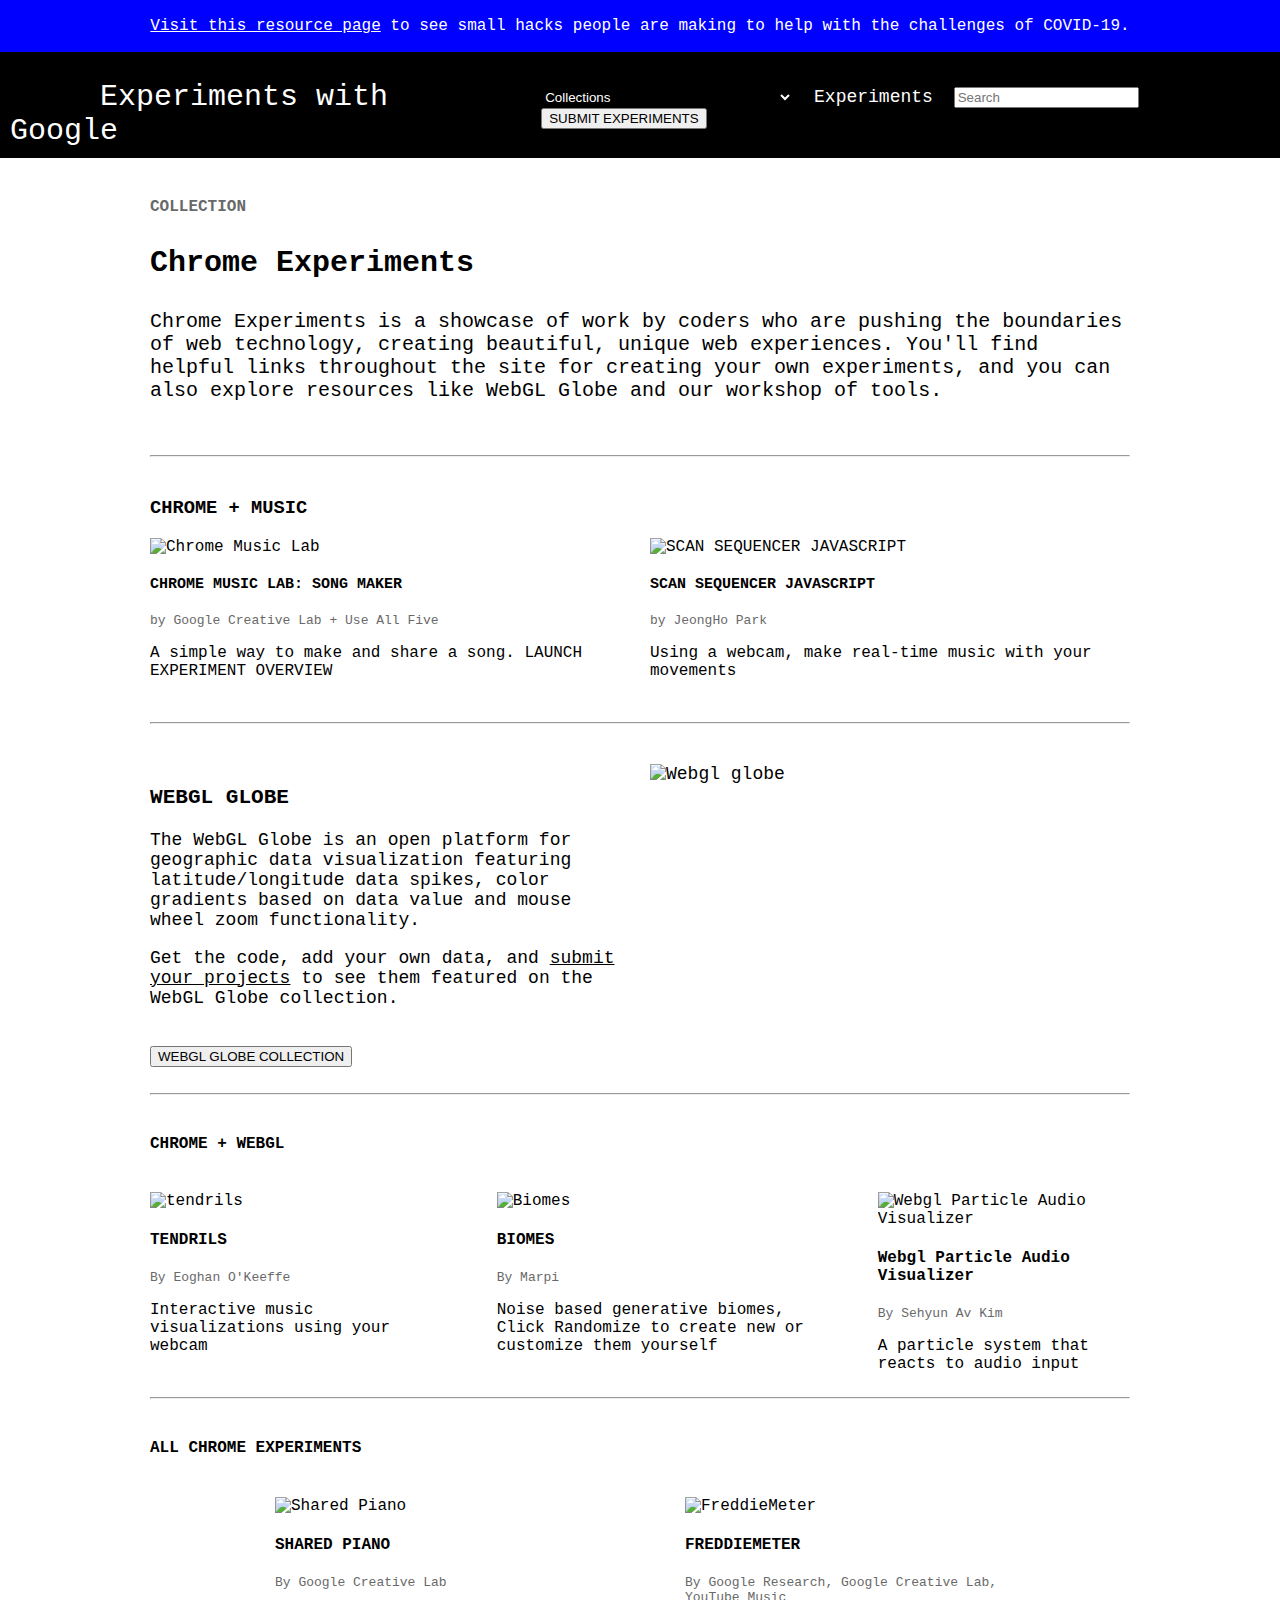
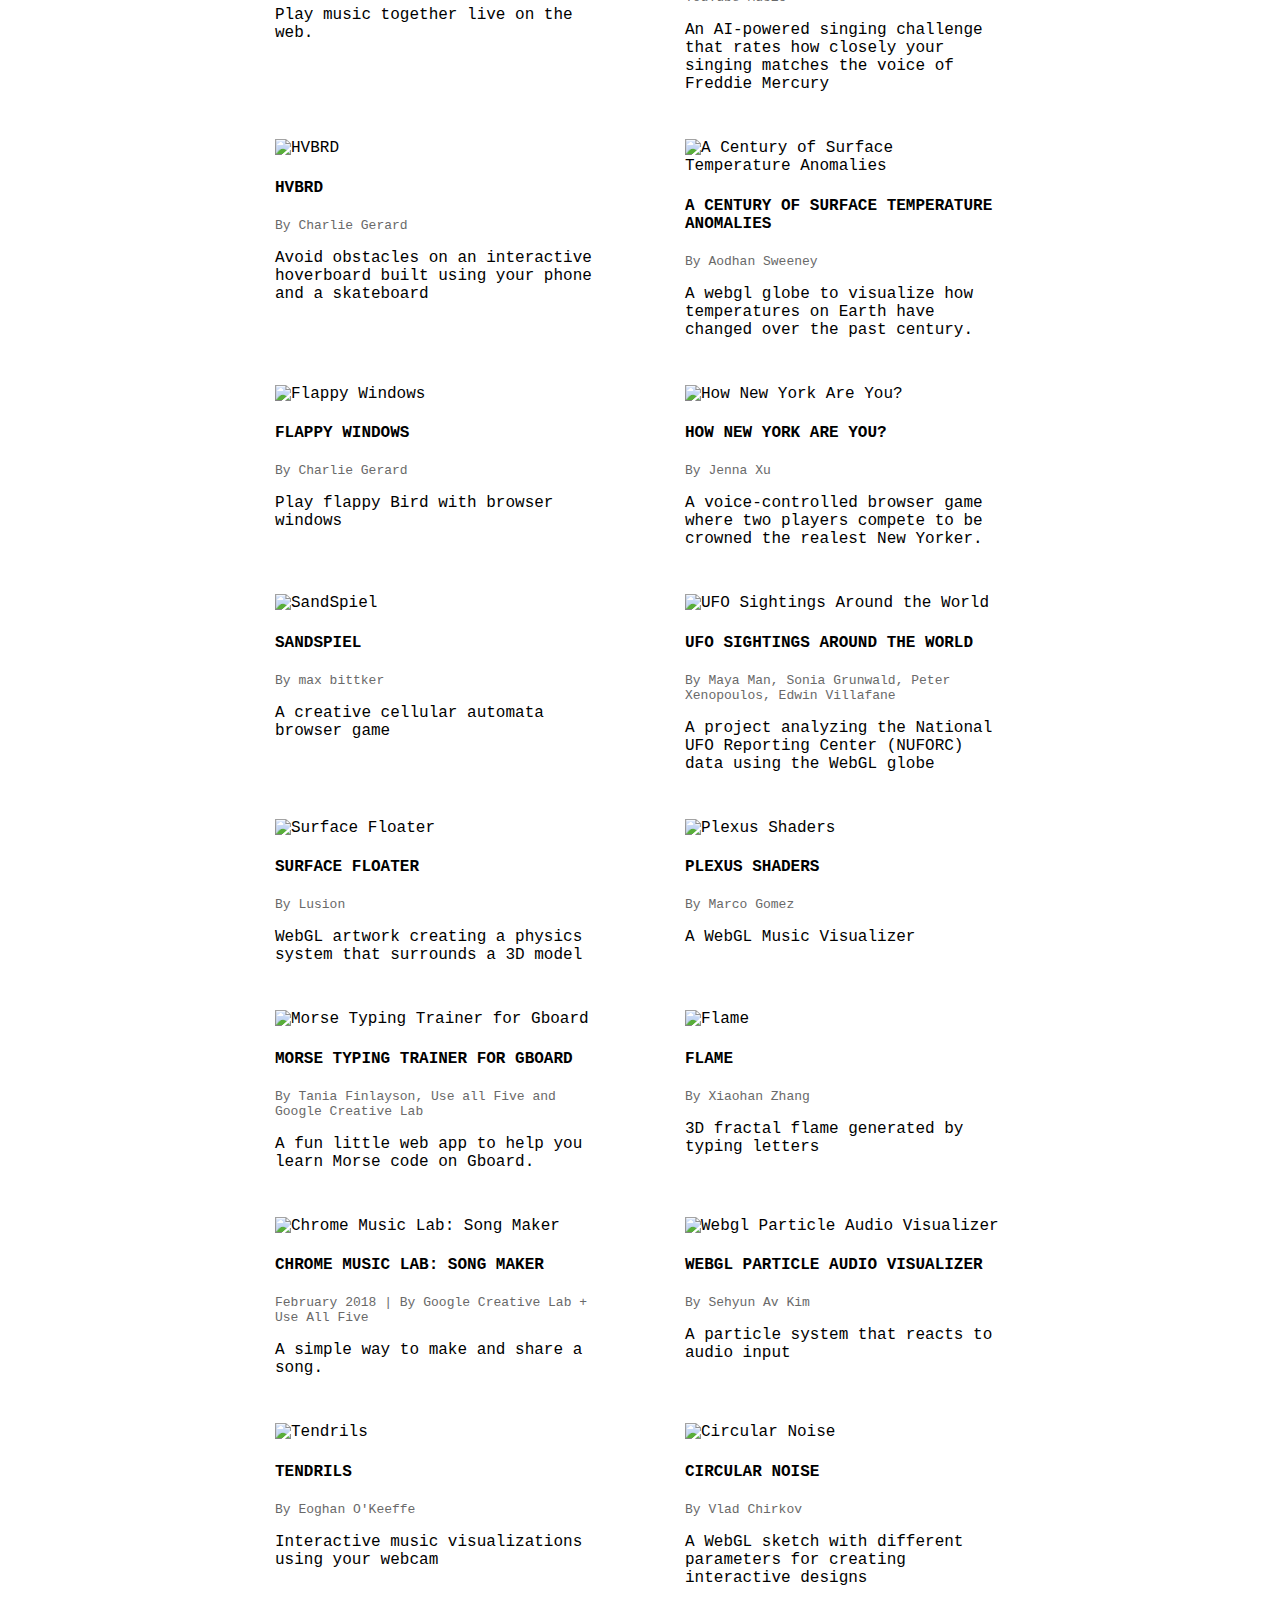
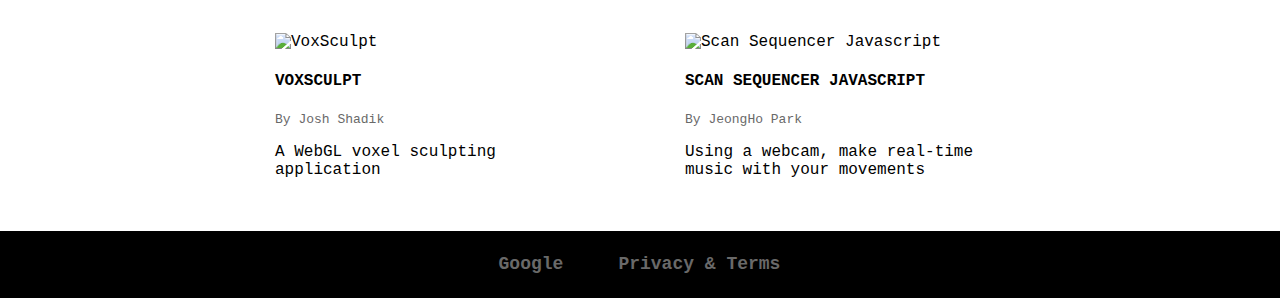
==== commit c7c8e896: "Newly Updated 03_Nov_2020_Task" ====
--- a/index.html
+++ b/index.html
@@ -15,20 +15,24 @@
         <div class="home">
             <div class="header">
                 <div class="nav">
+                    <br/>
                     <label for="toggle">&#8801;</label>
                     <input type="checkbox" id="toggle"/>
                     <nav class="site-nav">  
                         
                                     
                             <a href="https://experiments.withgoogle.com/collections" id="navitem">Collections</a>
-                            <a href="https://experiments.withgoogle.com/experiments"id="navitem">Experiments</a>
-                            <a href="#" id="navitem">Search</a>
-                            <a href="https://experiments.withgoogle.com/submit" id="navitem">SUBMIT EXPERIMENTS</a>
+                            <br/>
+                            <a href="https://experiments.withgoogle.com/experiments"id="navitem">Experiments</a><br/>
+                            <a href="#" id="navitem">Search</a><br/>
+                            <a href="https://experiments.withgoogle.com/submit" id="navitem">SUBMIT EXPERIMENTS</a><br/>
+                            
                         
                     </nav>
                 </div>
                 <div class="title">
-                    <a href="#">Experiments with Google</a>
+                    <br/>
+                    <a href="https://experiments.withgoogle.com/" id="titlecontent">Experiments with Google</a>
                 </div>          
                 <div class="content">
                         <select id="options">
@@ -54,10 +58,12 @@
         </div>
 
         <div class="head1">
-            <h5>COLLECTION</h5>
-            <h3 id="head1cont">Chrome Experiments</h3>
-            <p>Chrome Experiments is a showcase of work by coders who are pushing the boundaries of web technology, creating beautiful, unique web experiences. You'll find helpful links throughout the site for creating your own experiments, and you can also explore resources like WebGL Globe and our workshop of tools.</p>
-            <br/>
+            
+                <h5>COLLECTION</h5>
+                <h3 id="head1cont">Chrome Experiments</h3>
+                <p>Chrome Experiments is a showcase of work by coders who are pushing the boundaries of web technology, creating beautiful, unique web experiences. You'll find helpful links throughout the site for creating your own experiments, and you can also explore resources like WebGL Globe and our workshop of tools.</p>
+                <br/>
+            
             <hr/>
         </div>
 
@@ -69,7 +75,7 @@
                     <img src="https://lh3.googleusercontent.com/XljOX1ZW8nh0AU8WsuGGkWl_xLXBypZ6QOE5aebRtbD_bF7NWNANPeTkcHawnuH-OzRS-1WqDA7s5SeAA7Pm38gyFGRfYUo=s850" alt="Chrome Music Lab"/>
                     <h4>CHROME MUSIC LAB: SONG MAKER</h4>
                     <p id="p1">by Google Creative Lab + Use All Five</p>
-                    <p>A simple way to make and share a song.
+                    <p id="p1cont">A simple way to make and share a song.
                         LAUNCH EXPERIMENT
                         OVERVIEW
                     </p>
@@ -78,7 +84,7 @@
                     <img src="https://lh3.googleusercontent.com/u92dYfmq8mJIJD-HA0H-QLu8vn0RSZnQBrYh2FnfIZ2vGHjHv9YKn-S9G9olGid4IUSwnkobdgUfVBCY7j7Fef_cJ1yGFQ=s850" alt="SCAN SEQUENCER JAVASCRIPT"/>
                     <h4>SCAN SEQUENCER JAVASCRIPT</h4>
                     <p id="p1">by JeongHo Park</p>
-                    <p>Using a webcam, make real-time music with your movements</p>
+                    <p id="p1cont">Using a webcam, make real-time music with your movements</p>
                 </div>
 
             </div>
@@ -163,7 +169,7 @@
                 <div class="b4c5">
                     <img src="https://mcakins.files.wordpress.com/2014/02/msohtmlclipclip_image0011.jpg?w=759" alt="Flappy Windows"/>
                     <h4>FLAPPY WINDOWS</h4>
-                    <p>By Charlie Gerard</p>
+                    <p id="p1">By Charlie Gerard</p>
                     <p>Play flappy Bird with browser windows</p>
                 </div>
                 <div class="b4c6">
--- a/index.css
+++ b/index.css
@@ -2,10 +2,15 @@
     width: 100%;
     height: 100%;
     margin: 0%;
-}
+    font-family: "Source Code Pro", "monaco", "PT Mono", "Courier", monospace;
+    font-weight: 300;
+    -webkit-font-smoothing: antialiased;
+    text-rendering: optimizeLegibility;
+}
+
 
 .top a{
-    text-decoration: none;
+    
     color: white;   
 }
 .top{
@@ -14,27 +19,55 @@
     background-color: blue;
     color: white;
     padding: 01px;
+    font-size: 1em;
 }
 
 .header{
     display: flex;
     background-color: black;
-    padding: 20px;
-    
+    padding: 10px;
+       
     
 }
 #head1cont{
-    font-size: 35px;
+    font-size: 30px;
+}
+.head1 h5{
+    font-size: medium;
+    color: #696969;
+}
+.head1 p{
+    color:black;
+    font-size: 20px;
+}
+@media screen and (max-width:1000px){
+    #head1cont{
+        font-size: 20px;
+    }
+    .head1 h5{
+        font-size: 12px;
+        color: #696969;
+    }
+    .head1 p{
+        color:black;
+        font-size: 15px;
+    }    
 }
 .title a{
     text-decoration: none;
     color: white;
-    font-size: 35px;
-    padding-left: 60px;
+    font-size: 30px;
+    padding-left: 90px;
+    justify-content: center;
+    
+    
 }
 .content{
-    padding-left: 150px;
-    padding-top: 20px;
+    padding-left: 120px;
+    padding-top: 25px;
+    padding-right: 80px;
+    font-family: "Source Code Pro", "monaco", "PT Mono", "Courier", monospace;
+    font-size: large;
 }
 #options{
     background-color: black;
@@ -76,9 +109,16 @@
 }
 
 @media screen and (max-width:1000px) {
+    body{
+        width: 100%;
+    }
     .content{
         display: none;
     }
+    .title a{
+        font-size: 25px;
+    }
+
     label{
         color: white;
         display: block;
@@ -106,7 +146,13 @@
     }
     #toggle:checked + .site-nav{
         display: block;
-    }
+        background-color: black;
+        padding-top: 70px;
+        padding-bottom: 5px;
+        
+        transform: translate(-10%,0%);
+    }
+      
     .bodycontent{
         display: grid;
         grid-template-columns:100%;
@@ -129,121 +175,153 @@
         width: 60px;
     
     }
+     
+}
+
+            /*Head1*/
+
+.head1{
+    margin-left: 150px;
+    margin-right: 150px;
+    margin-top: 40px;
+    font-size: 20px;
+}
+
+        /*Body1*/
+
+.body1{
+    margin-left: 150px;
+    margin-right: 150px;
+    margin-top: 40px;
+}
+
+.body1 h4{
+    font-size: 15px;
+}
+.bodycontent{
+    display: grid;
+    grid-template-columns: repeat(auto-fill,30rem);
+    grid-column-gap: 20px;
+    justify-content: center;
+    
+    
+}
+.bc1 #p1{
+    font-size: small;
+}
+.bc2 #p1{
+    font-size: small;
+}
+
+
+.bc1 img{
+    width: 400px;
+    height: 250px;
+}
+.bc2 img{
+    width: 400px;
+    height: 250px;
+}
+
+        /*Body 2*/
+
+.body2{
+    margin-left: 150px;
+    margin-right: 150px;
+    margin-top: 40px;
+}
+
+.body2-content{
+    display: grid;
+    grid-template-columns: repeat(auto-fit,30rem);
+    grid-column-gap: 20px;
+    justify-content: center;
+    font-size: 18px;
+
+}
+.body2-content a{    
+    color: black;  
+}
+
+.b2one input:hover{
+    background-color: slategray;
+    
+}
+.b2two img{
+    width: 100%;
+    justify-content: center;
+
+}
+
+        /*Body3*/
+
+.body3{
+    margin-left: 150px;
+    margin-right: 150px;
+    margin-top: 40px;
+}
+.body3 h4{
+    font-size: 16px;
+}
+/* .body3content{
+    display: grid;
+    grid-template-columns: repeat(auto-fit,15rem);
+    grid-column-gap: 150px;
+    justify-content: center;
+   
+} */
+.body3content{
+    display: flex;
+    flex-direction: row;
+    column-gap: 60px;
+    flex-wrap: nowrap;
+    
+}
+.b31 img{
+    width: 350px;
+    height: 250px;
+}
+.b32 img{
+    width:350px;
+    height: 250px;
+}
+.b33 img{
+    width: 350px;
+    height: 250px;
+}
+.body3content #p1{
+    font-size: small;
+}
+@media screen and (max-width:1000px){
     .body3content{
         display: flex;
         flex-direction: column;
         flex-wrap: wrap;
-        
-    }
-    
-    
-    
-}
-
-            /*Head1*/
-
-.head1{
-    margin-left: 110px;
-    margin-right: 110px;
-    margin-top: 40px;
-    font-size: 20px;
-}
-
-        /*Body1*/
-
-.body1{
-    margin-left: 110px;
-    margin-right: 110px;
-    margin-top: 40px;
-    
-    
-}
-.body1 h4{
-    font-size: 16px;
-}
-.bodycontent{
-    display: grid;
-    grid-template-columns: repeat(auto-fill,30rem);
-    grid-column-gap: 20px;
-    justify-content: center;
-    
-    
-}
-.bc1 img{
-    width: 400px;
-    height: 250px;
-}
-.bc2 img{
-    width: 400px;
-    height: 250px;
-}
-
-        /*Body 2*/
-
-.body2{
-    margin-left: 110px;
-    margin-right: 110px;
-    margin-top: 40px;
-}
-
-.body2-content{
-    display: grid;
-    grid-template-columns: repeat(auto-fit,30rem);
-    grid-column-gap: 20px;
-    justify-content: center;
-    font-size: 18px;
-
-}
-.body2-content a{    
-    color: black;  
-}
-
-.b2one button:hover{
-    background-color: #008CBA;
-}
-.b2two img{
-    width: 90%;
-    justify-content: center;
-
-}
-
-        /*Body3*/
-
-.body3{
-    margin-left: 110px;
-    margin-right: 110px;
-    margin-top: 40px;
-}
-.body3 h4{
-    font-size: 16px;
-}
-/* .body3content{
-    display: grid;
-    grid-template-columns: repeat(auto-fit,15rem);
-    grid-column-gap: 150px;
-    justify-content: center;
-   
-} */
-.body3content{
-    display: flex;
-    justify-content: space-around;
-}
-.b31 img{
-    width: 350px;
-    height: 250px;
-}
-.b32 img{
-    width:350px;
-    height: 250px;
-}
-.b33 img{
-    width: 350px;
-    height: 250px;
-}
+        align-items: center;
+    
+    }
+    .body3{
+        align-items: center;
+    }
+    .b31 img{
+        width: 250px;
+        height: 250px;
+    }
+    .b32 img{
+        width: 250px;
+        height: 250px;
+    }
+    .b33 img{
+        width: 250px;
+        height: 250px;
+    }
+
+}
+
         /*Body 4*/
 .body4{
-    margin-left: 110px;
-    margin-right: 110px;
+    margin-left: 150px;
+    margin-right: 150px;
     margin-top: 40px;
 
 }
@@ -262,6 +340,9 @@
     width: 350px;
     height: 250px;
 }
+.body4content #p1{
+    font-size: small;
+}
 #p1{
     color: #696969	;
 }
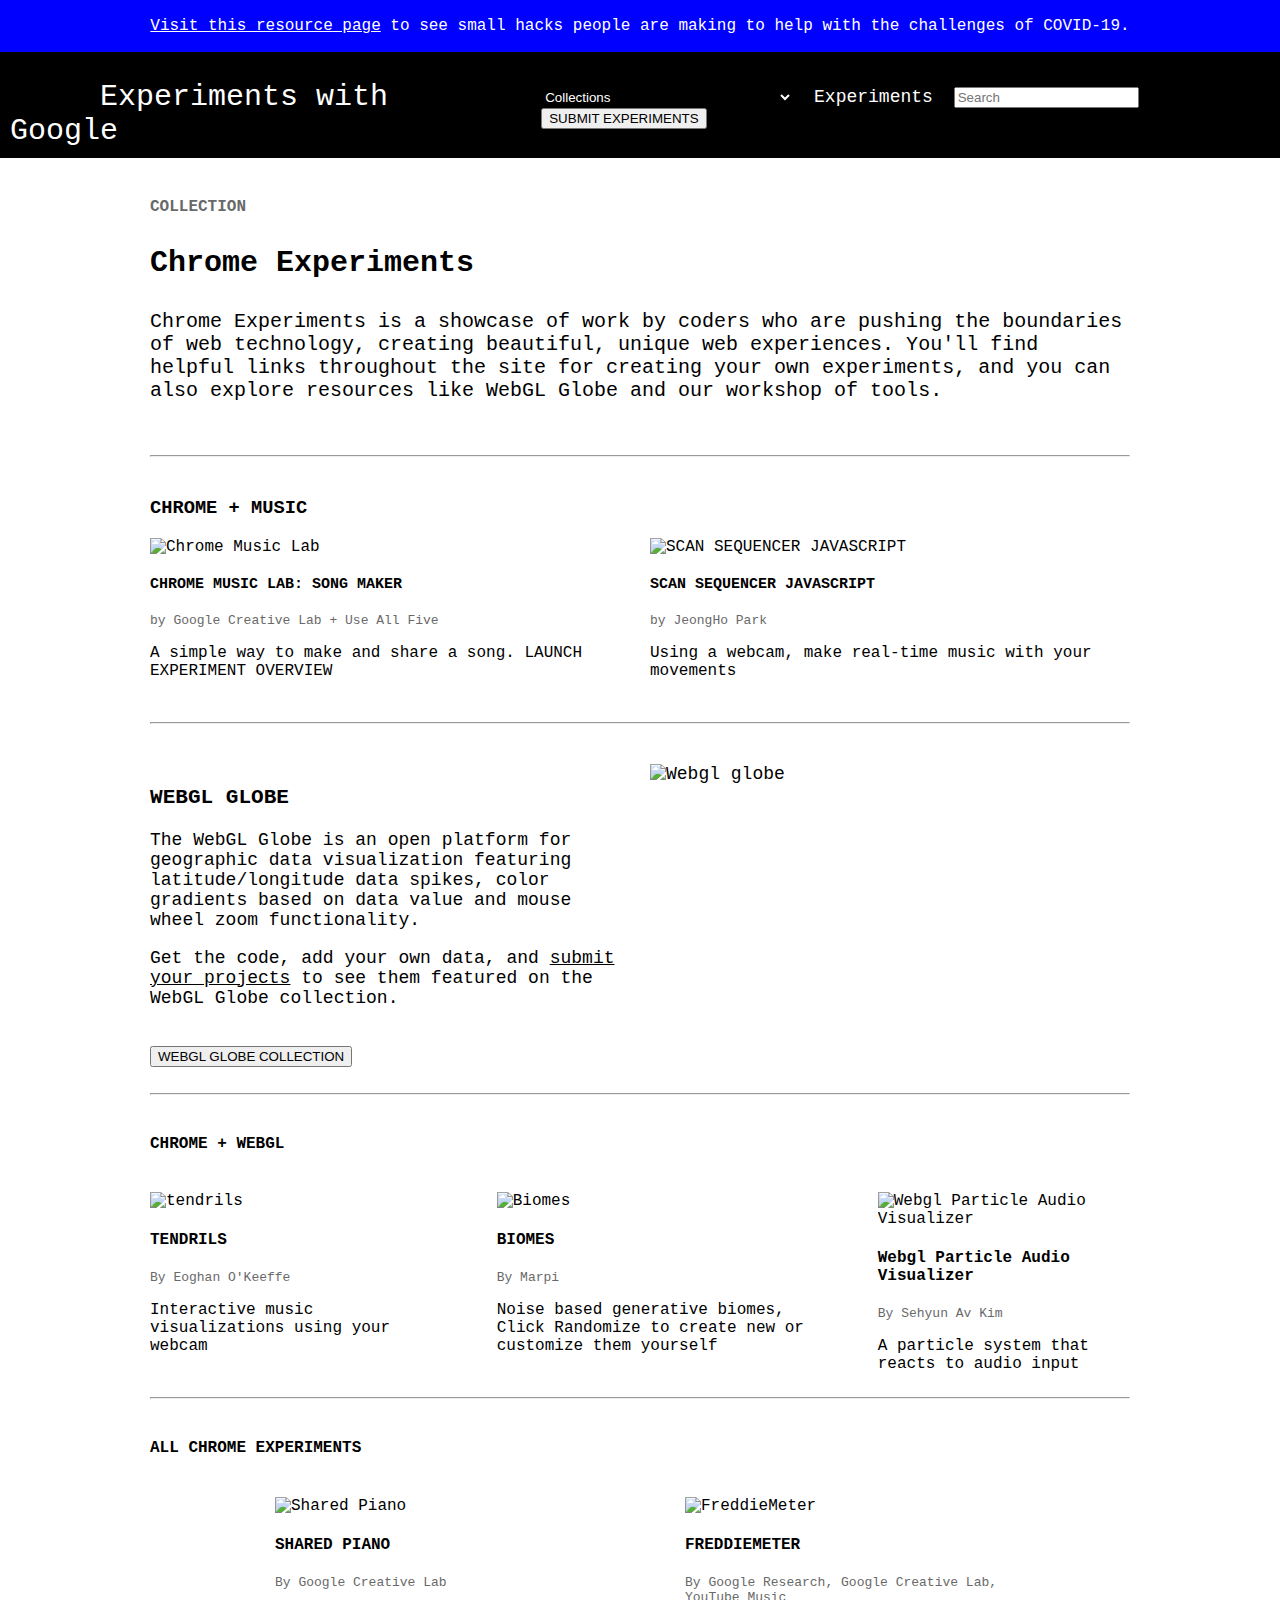
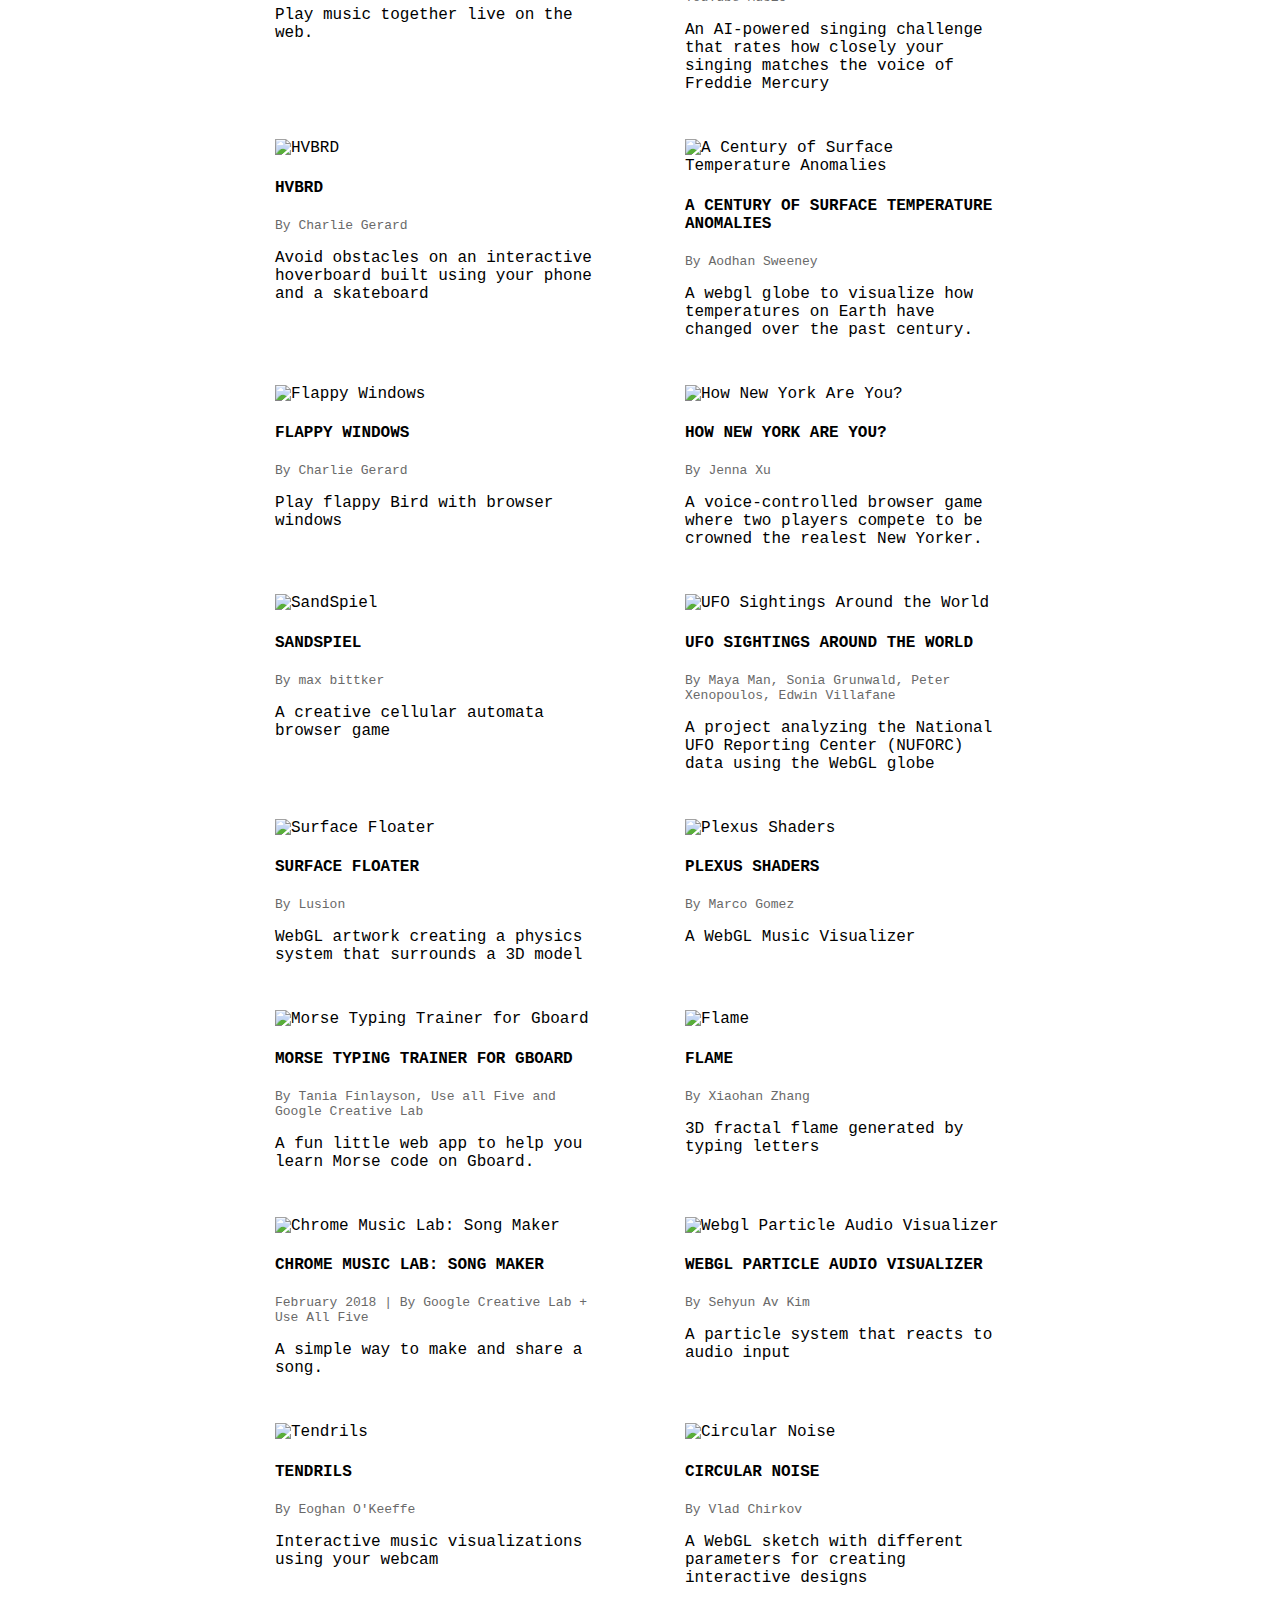
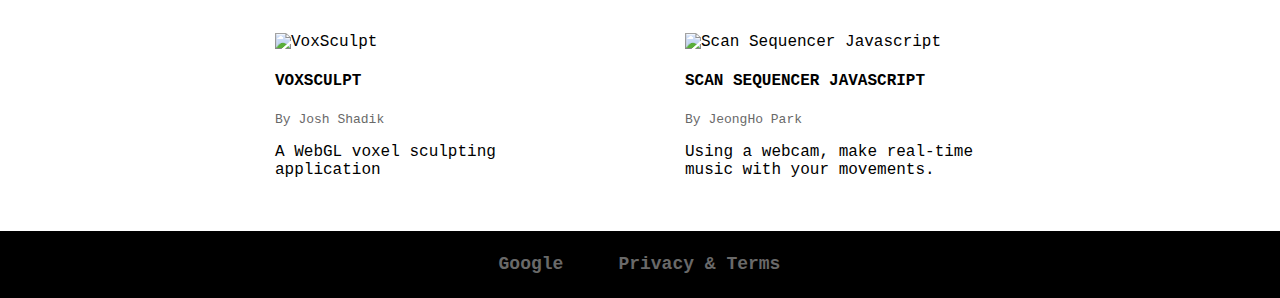
==== commit 4e123b42: "Newly Updated Task" ====
--- a/index.html
+++ b/index.html
@@ -248,7 +248,7 @@
                     <img src="https://lh3.googleusercontent.com/u92dYfmq8mJIJD-HA0H-QLu8vn0RSZnQBrYh2FnfIZ2vGHjHv9YKn-S9G9olGid4IUSwnkobdgUfVBCY7j7Fef_cJ1yGFQ=s850" alt="Scan Sequencer Javascript"/>
                     <h4>SCAN SEQUENCER JAVASCRIPT</h4>
                     <p id="p1">By JeongHo Park</p>
-                    <p>Using a webcam, make real-time music with your movements</p>
+                    <p>Using a webcam, make real-time music with your movements.</p>
                 </div>
             </div>
             <br/>
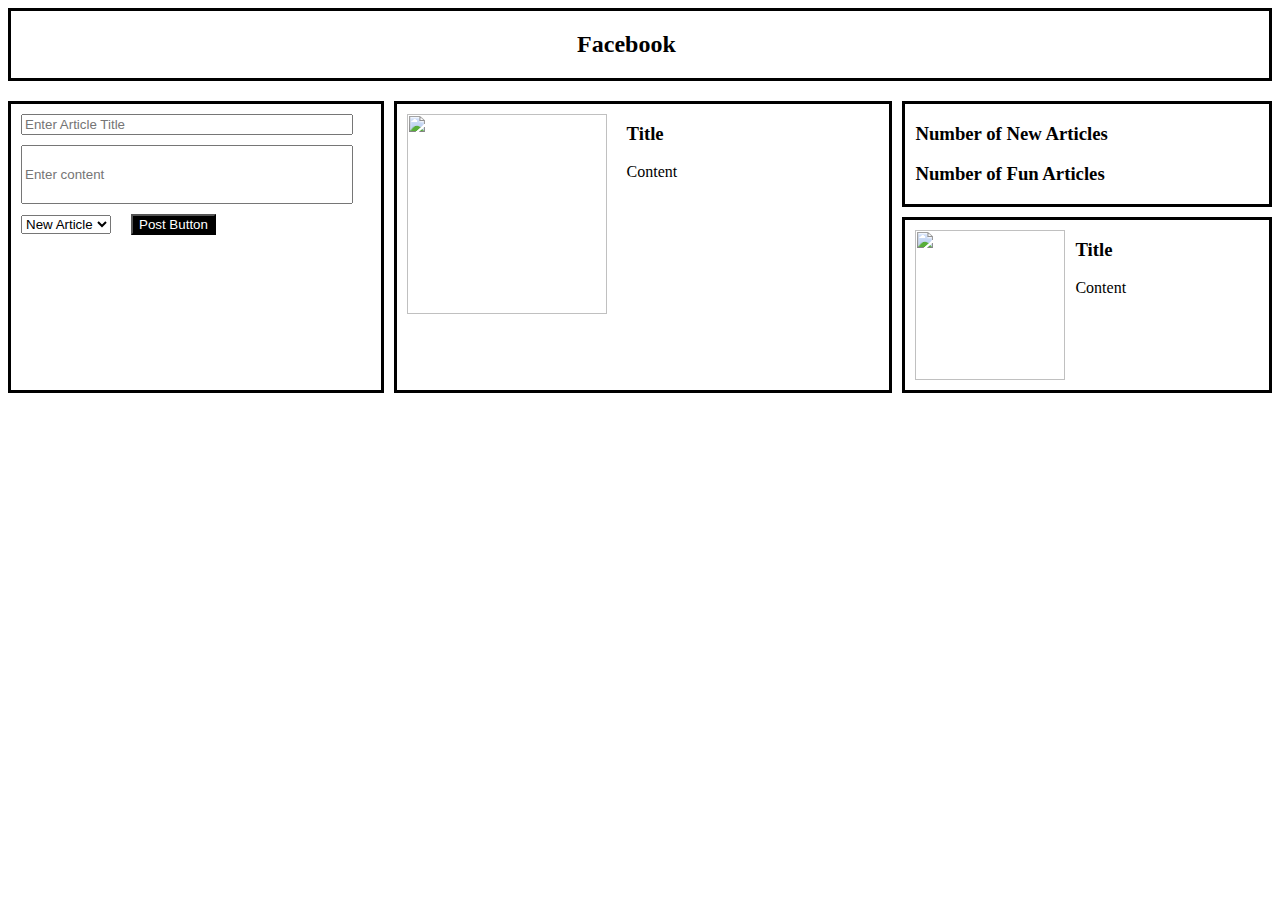
==== commit e102ac28: "Assessment" ====
--- a/index.html
+++ b/index.html
@@ -4,269 +4,65 @@
     <meta charset="UTF-8">
     <meta name="viewport" content="width=device-width, initial-scale=1.0">
     <link rel="stylesheet" href="index.css">
-    <title>Chrome Experiments</title>
+    <title>Facebook</title>
 </head>
 <body>
-    <div class="main">
-        <div class="top">
-            <p><a href="https://experiments.withgoogle.com/hacktohelp">Visit this resource page</a> to see small hacks people are making to help with the challenges of COVID-19.</p>
-
+    <div class="container">
+        <div class="title">
+            <h2>Facebook</h2>
         </div>
-        <div class="home">
-            <div class="header">
-                <div class="nav">
-                    <br/>
-                    <label for="toggle">&#8801;</label>
-                    <input type="checkbox" id="toggle"/>
-                    <nav class="site-nav">  
+        <div class="body">
+            <div class="post-article">
+                <div class="title-article">
+                    <input type="text" placeholder="Enter Article Title" id="title-article" class="titlearticle"/>
+                </div>
+                <div class="content-article">
+                    <input type="text" placeholder="Enter content" id="content-article" class="contentarticle"/>
+                </div>
+                <div class="dropdown-article">
+                    <form>
+                        <select id="dropdown" name="dropdown" class="dropdown">
+                            <option value="newarticle" class="newart" id="newart">New Article</option>
+                            <option value="funarticle" class="funart" id="funart">Fun Article</option>
+                        </select> &nbsp; &nbsp;
                         
-                                    
-                            <a href="https://experiments.withgoogle.com/collections" id="navitem">Collections</a>
-                            <br/>
-                            <a href="https://experiments.withgoogle.com/experiments"id="navitem">Experiments</a><br/>
-                            <a href="#" id="navitem">Search</a><br/>
-                            <a href="https://experiments.withgoogle.com/submit" id="navitem">SUBMIT EXPERIMENTS</a><br/>
-                            
-                        
-                    </nav>
+                            <input type="submit" id="post" value="Post Button"></input>
+                    </form>
+                    
                 </div>
-                <div class="title">
-                    <br/>
-                    <a href="https://experiments.withgoogle.com/" id="titlecontent">Experiments with Google</a>
-                </div>          
-                <div class="content">
-                        <select id="options">
-                            <option>Collections</option>
-                            <option>START WITH ME</option>
-                            <option>CREATABILITY</option>
-                            <option>DIGITAL WELLBEING EXPERIMENTS</option>
-                            <option>VOICE EXPERIMENTS</option>
-                            <option>ARTS & CULTURE EXPERIMENTS</option>
-                            <option>AR EXPERIMENTS</option>
-                            <option>AI EXPERIMENTS</option>
-                            <option>ANDROID EXPERIMENTS</option>
-                            <option>CHROME EXPERIMENTS</option>
-                            <option>VIEW ALL 18 COLLECTIONS</option>
-                        </select>
-                        <a href="#" id="experiments">Experiments</a>
-                        <input type="text" placeholder="Search"/>&nbsp;&nbsp;
-                        <input type="button" value="SUBMIT EXPERIMENTS"/>
-                </div>              
-                
+                <br/>
             </div>
-            
-        </div>
-
-        <div class="head1">
-            
-                <h5>COLLECTION</h5>
-                <h3 id="head1cont">Chrome Experiments</h3>
-                <p>Chrome Experiments is a showcase of work by coders who are pushing the boundaries of web technology, creating beautiful, unique web experiences. You'll find helpful links throughout the site for creating your own experiments, and you can also explore resources like WebGL Globe and our workshop of tools.</p>
-                <br/>
-            
-            <hr/>
-        </div>
-
-        <div class="body1">
-            <h3>CHROME + MUSIC</h3>
-        
-            <div class="bodycontent">
-                <div class="bc1">
-                    <img src="https://lh3.googleusercontent.com/XljOX1ZW8nh0AU8WsuGGkWl_xLXBypZ6QOE5aebRtbD_bF7NWNANPeTkcHawnuH-OzRS-1WqDA7s5SeAA7Pm38gyFGRfYUo=s850" alt="Chrome Music Lab"/>
-                    <h4>CHROME MUSIC LAB: SONG MAKER</h4>
-                    <p id="p1">by Google Creative Lab + Use All Five</p>
-                    <p id="p1cont">A simple way to make and share a song.
-                        LAUNCH EXPERIMENT
-                        OVERVIEW
-                    </p>
-                </div>
-                <div class="bc2">
-                    <img src="https://lh3.googleusercontent.com/u92dYfmq8mJIJD-HA0H-QLu8vn0RSZnQBrYh2FnfIZ2vGHjHv9YKn-S9G9olGid4IUSwnkobdgUfVBCY7j7Fef_cJ1yGFQ=s850" alt="SCAN SEQUENCER JAVASCRIPT"/>
-                    <h4>SCAN SEQUENCER JAVASCRIPT</h4>
-                    <p id="p1">by JeongHo Park</p>
-                    <p id="p1cont">Using a webcam, make real-time music with your movements</p>
-                </div>
-
-            </div>
-            <br/>
-            <hr/>
-        </div>
+            <div class="new-articles">
+                <div class="new-artcontent">
+                    <div class="new-contimg">
+                        <img src="http://lorempixel.com/400/200/" id="new-artimg"/>
+                    </div>
+                    <div class="new-cont">
+                        <h3 id="newtitle" class="newtitle">Title</h3>
+                        <p id="newcontent">Content</p>
+                    </div>                  
                     
-        <div class="body2">
-            <div class="body2-content">
-            
-                    <div class="b2one">
-                        <h3>WEBGL GLOBE</h3>
-                        <p>The WebGL Globe is an open platform for geographic data visualization featuring latitude/longitude data spikes, color gradients based on data value and mouse wheel zoom functionality.</p>
-                        <p>Get the code, add your own data, and <a href="https://experiments.withgoogle.com/submit">submit your projects</a> to see them featured on the WebGL Globe collection.</p>
-                        <br/>
-                        <input type="button" value="WEBGL GLOBE COLLECTION"/>
-                    </div>
-                    <div class="b2two">
-                        <img src="https://lh3.googleusercontent.com/llYB83yfsl32lBsO2U796g2o6RbO5guvFZ4DaN12HklpvadsftSaMJ7PYsfMEGFqFydYmZovIP_G0wjmtnVeU14mqveavA=s1200" alt="Webgl globe"/>
-                    </div>
-            </div>
-            <br/>
-            <hr/>
-        </div>
-    
-        <div class="body3">
-            
-                <h4>CHROME + WEBGL</h4>
-                <br/>
-            <div class="body3content">
-                <div class="b31">
-                    <img src="https://lh3.googleusercontent.com/Qu7yy-3TmfdNb7jeLAEpbVF-lJFe2TtYpF8gbyP_5DAI50Jv-cq_bygh4gqpdHG2WHitcLSDphOOuibZBJ9vPe42Fd4kPQ=s850" alt="tendrils"/>
-                    <h4>TENDRILS</h4>
-                    <p id="p1">By Eoghan O'Keeffe</p>
-                    <p>Interactive music visualizations using your webcam</p>
-                </div>
-                <div class="b32">
-                    <img src="https://lh3.googleusercontent.com/IOtAUGdXvAR-LmgsIkreSsfx5SLF4M0Mzlyp5Pt7vD57PGlqODzQPc3Jg3uR6PKEWDmh_b6dhGoAk3pvosSebdprgDNsFsSw_NWzpA=s850" alt="Biomes"/>
-                    <h4>BIOMES</h4>
-                    <p id="p1">By Marpi</p>
-                    <p>Noise based generative biomes,<br/> Click Randomize to create new or customize them yourself</p>
-                </div>
-            
-                <div class="b33">
-                        <img src="https://lh3.googleusercontent.com/8PGeBfvUZza7ywLATLBZ4IQaSRQSKmL6OlEdQ3FUQLFrJqZ5no0VfB9RcrF7zSg1Bo0wv9oAuudXc-pmthXs2T1eTkNRVA=s850" alt="Webgl Particle Audio Visualizer"/>
-                        <h4>Webgl Particle Audio Visualizer</h4>
-                        <p id="p1">By Sehyun Av Kim</p>
-                        <p>A particle system that reacts to audio input</p>
                 </div>
             </div>
-            <hr/>
-        </div>
-
-        <div class="body4">
-            <h4>ALL CHROME EXPERIMENTS</h4>
-            <br/>
-            <div class="body4content">
-                <div class="b4c1">
-                    <img src="https://musiclab.chromeexperiments.com/Shared-Piano/social.png" alt="Shared Piano"/>
-                    <h4>SHARED PIANO</h4>
-                    <p id="p1">By Google Creative Lab</p>
-                    <p>Play music together live on the web.</p>
+            <div class="fun-calcul">
+                <div class="calcul">
+                    <h3 class="calcnew">Number of New Articles</h3>
+                    <h3 class="calcfun">Number of Fun Articles</h3>
                 </div>
-                <div class="b4c2">
-                    <img src="https://ph-files.imgix.net/74f54ea9-d68f-4529-9848-ea9d3a00a803?auto=format" alt="FreddieMeter"/>
-                    <h4>FREDDIEMETER</h4>
-                    <p id="p1">By Google Research, Google Creative Lab, YouTube Music</p>
-                    <p>An AI-powered singing challenge that rates how closely your singing matches the voice of Freddie Mercury</p>
-                </div>
-                <div class="b4c3">
-                    <img src="https://lh3.googleusercontent.com/5aQlucP4KF9IzWkFoKWTZIpFNplAAWK1pB-73VbiLF1WX-UKpXAsdBbP3MhXFl59EnjHFUrVGsivg9X88UPwiLMQ12Y9=s850" alt="HVBRD"/>
-                    <h4>HVBRD</h4>
-                    <p id="p1">By Charlie Gerard</p>
-                    <p>Avoid obstacles on an interactive hoverboard built using your phone and a skateboard</p>
-                </div>
-                <div class="b4c4">
-                    <img src="https://lh3.googleusercontent.com/sQzRflqVcpli2TUvoIHVAGk8yBtNc4gQxrJFqIbQ9UVX_Mjz1rpmyooy5Rfkkwt4thTd8qs-usONN9MmUqMMetddRCeOrw=s850" alt="A Century of Surface Temperature Anomalies"/>
-                    <h4>A CENTURY OF SURFACE TEMPERATURE ANOMALIES</h4>
-                    <p id="p1">By Aodhan Sweeney</p>
-                    <p>A webgl globe to visualize how temperatures on Earth have changed over the past century.</p>
-                </div>
-                <div class="b4c5">
-                    <img src="https://mcakins.files.wordpress.com/2014/02/msohtmlclipclip_image0011.jpg?w=759" alt="Flappy Windows"/>
-                    <h4>FLAPPY WINDOWS</h4>
-                    <p id="p1">By Charlie Gerard</p>
-                    <p>Play flappy Bird with browser windows</p>
-                </div>
-                <div class="b4c6">
-                    <img src="https://lh3.googleusercontent.com/3rDO_LSMux1rNrh6ViqeEyREtr4WKLxQMJMs01QPbFgCBI40p7akNyEQb-kuNEGgMRUW317h3QzyVQlKbt7dYODHCXI1DA=s850" alt="How New York Are You?"/>
-                    <h4>HOW NEW YORK ARE YOU?</h4>
-                    <p id="p1">By Jenna Xu</p>
-                    <p>A voice-controlled browser game where two players compete to be crowned the realest New Yorker.</p>
-                </div>
-                <div class="b4c7">
-                    <img src="https://lh3.googleusercontent.com/EvV7oJ5iYvdMj_NlGAmvUgiKYs4HXTJe3tGGgY2mSjis0Vpu1hpaJZjEAsBE5MNjZsa0aBG9VmJPm9-ADkDUT7dz6OyqVg=s850" alt="SandSpiel"/>
-                    <h4>SANDSPIEL</h4>
-                    <p id="p1">By max bittker</p>
-                    <p>A creative cellular automata browser game</p>
-                </div>
-                <div class="b4c8">
-                    <img src="https://lh3.googleusercontent.com/jhuyn6lr91FwN8tzLTRvN9PZj0is29nBl1CYCJ-SMZ9KhRUAg8FoN-t3IXTh-P6Ttz_LGP77yl3XHPdO8fpyAscgYQzj=s2048" alt="UFO Sightings Around the World"/>
-                    <h4>UFO SIGHTINGS AROUND THE WORLD</h4>
-                    <p id="p1">By Maya  Man, Sonia Grunwald, Peter Xenopoulos, Edwin Villafane</p>
-                    <p>A project analyzing the National UFO Reporting Center (NUFORC) data using the WebGL globe</p>
-                </div>
-                <div class="b4c9">
-                    <img src="https://lh3.googleusercontent.com/83ylyAwvJFSvxelhhe6PqCG20bpZ8lLo4GMJDabVnFixIrBM-ub1lTUk0Nodxg4BxqlHOZBFbWWE4mINzfrr5MkwlTD6ag=s850" alt="Surface Floater"/>
-                    <h4>SURFACE FLOATER</h4>
-                    <p id="p1">By Lusion</p>
-                    <p>WebGL artwork creating a physics system that surrounds a 3D model</p>
-                </div>
-                <div class="b4c10">
-                    <img src="https://lh3.googleusercontent.com/o_MrS0N1EVpO0UIuSink1wwKZMpYdgX0HWjaXuUfJ9Nh3ffN8cQFne-QCTB-Sg301O4JWIibpHRU8uOy7VR26ZFDaNGL=s850" alt="Plexus Shaders"/>
-                    <h4>PLEXUS SHADERS</h4>
-                    <p id="p1">By Marco Gomez</p>
-                    <p>A WebGL Music Visualizer</p>
-                </div>
-                <div class="b4c11">
-                    <img src="https://lh3.googleusercontent.com/9b0tO2KahC_Wg4iEQUlOnWKYHhVy7fC9XvPhZh1I2GHxe8FTPBNNp6HrQH_QWt8KF3bhd5xQ__YhiWi5ZnQBh_s4UGmQuw" alt="Morse Typing Trainer for Gboard"/>
-                    <h4>MORSE TYPING TRAINER FOR GBOARD</h4>
-                    <p id="p1">By Tania Finlayson, Use all Five and Google Creative Lab</p>
-                    <p>A fun little web app to help you learn Morse code on Gboard.</p>
-                </div>
-                <div class="b4c12">
-                    <img src="https://lh3.googleusercontent.com/MeGR0dGlZ5gCQFTKukIWSuJuLdyGb52dt3h5Y62of2qWVWkroFszbebhG0VspR5SZpZs3nTNfSLCGG27kdQus7TOHw-X1g=s850" alt="Flame"/>
-                    <h4>FLAME</h4>
-                    <p id="p1">By Xiaohan Zhang</p>
-                    <p>3D fractal flame generated by typing letters</p>
-                </div>
-                <div class="b4c13">
-                    <img src="https://lh3.googleusercontent.com/nrupWRCvy_zfs0RygMFHrAa9RWQX-GimA3OdqwHnDnn9NucCArF5N_82U_BXJHf41EV6ivXEELCwoKNjC0Sfc3Q2nPYv=s850" alt="Chrome Music Lab: Song Maker"/>
-                    <h4>CHROME MUSIC LAB: SONG MAKER</h4>
-                    <p id="p1">February 2018 | By Google Creative Lab + Use All Five</p>
-                    <p>A simple way to make and share a song.</p>
-                </div>
-                <div class="b4c14">
-                    <img src="https://lh3.googleusercontent.com/8PGeBfvUZza7ywLATLBZ4IQaSRQSKmL6OlEdQ3FUQLFrJqZ5no0VfB9RcrF7zSg1Bo0wv9oAuudXc-pmthXs2T1eTkNRVA=s850" alt="Webgl Particle Audio Visualizer"/>
-                    <h4>WEBGL PARTICLE AUDIO VISUALIZER</h4>
-                    <p id="p1">By Sehyun Av Kim</p>
-                    <p>A particle system that reacts to audio input</p>
-                </div>
-                <div class="b4c15">
-                    <img src="https://lh3.googleusercontent.com/Qu7yy-3TmfdNb7jeLAEpbVF-lJFe2TtYpF8gbyP_5DAI50Jv-cq_bygh4gqpdHG2WHitcLSDphOOuibZBJ9vPe42Fd4kPQ=s850" alt="Tendrils"/>
-                    <h4>TENDRILS</h4>
-                    <p id="p1">By Eoghan O'Keeffe</p>
-                    <p>Interactive music visualizations using your webcam</p>
-                </div>
-                <div class="b4c16">
-                    <img src="https://lh3.googleusercontent.com/sQM-WQGg9dSy_Brp81aDGWM_1l24HelNCWA-lPClChDyFghSfwUZEvqLbKveDYk_rwHfVHClK54p05C2Glkbu3BbDdkqRRk=s850" alt="Circular Noise"/>
-                    <h4>CIRCULAR NOISE</h4>
-                    <p id="p1">By Vlad Chirkov</p>
-                    <p>A WebGL sketch with different parameters for creating interactive designs</p>
-                </div>
-                <div class="b4c17">
-                    <img src="https://lh3.googleusercontent.com/WIngjewvazkrkKM8Jkrj1EvzDJLdskl2rjPG0ZMW0hY7EeXdepJAGDwUpaqoudShW2AOSwRn5IpGvK9gVhLW92kaR4HEsw=s850" alt="VoxSculpt"/>
-                    <h4>VOXSCULPT</h4>
-                    <p id="p1">By Josh Shadik</p>
-                    <p>A WebGL voxel sculpting application</p>
-                </div>
-                <div class="b4c18">
-                    <img src="https://lh3.googleusercontent.com/u92dYfmq8mJIJD-HA0H-QLu8vn0RSZnQBrYh2FnfIZ2vGHjHv9YKn-S9G9olGid4IUSwnkobdgUfVBCY7j7Fef_cJ1yGFQ=s850" alt="Scan Sequencer Javascript"/>
-                    <h4>SCAN SEQUENCER JAVASCRIPT</h4>
-                    <p id="p1">By JeongHo Park</p>
-                    <p>Using a webcam, make real-time music with your movements.</p>
+                <div class="fun-articles">
+                    <div class="fun-artcontent">
+                        <div class="fun-img">
+                            <img src="http://lorempixel.com/400/200/sports/2/" id="fun-artimg"/>
+                        </div>
+                    </div>
+                    <div class="fun-cont">
+                        <h3 id="funtitle">Title</h3>
+                        <p id="funcontent">Content</p>
+                    </div><br/>
                 </div>
             </div>
-            <br/>
-            <br/>
-        
-
         </div>
     </div>
-        <div class="footer">
-            <div class="footer1">
-                <h4>Google</h4>
-            </div>      &nbsp;&nbsp;&nbsp;&nbsp;&nbsp;
-            <div class="footer2">
-                <h4><a href="https://policies.google.com/">Privacy & Terms</a></h4>
-            </div>
-
-
-        </div>
-    
+    <script src="index.js"></script>
 </body>
 </html>--- a/index.css
+++ b/index.css
@@ -1,369 +1,115 @@
-html,body{
-    width: 100%;
-    height: 100%;
-    margin: 0%;
-    font-family: "Source Code Pro", "monaco", "PT Mono", "Courier", monospace;
-    font-weight: 300;
-    -webkit-font-smoothing: antialiased;
-    text-rendering: optimizeLegibility;
+.title{
+    border-style: solid;
 }
-
-
-.top a{
-    
-    color: white;   
+.title h2{
+    justify-content: center;
+    align-items: center;
+    padding-left: 45%;
 }
-.top{
-    text-align: center;
-    font-size:large;
-    background-color: blue;
+.body{
+    display: flex;
+    flex-direction: row;
+    padding-top: 20px;   
+}
+.post-article{
+    border-style: solid;
+    width: 30%;
+    display: flex;
+    flex-direction: column;
+}
+.title-article{
+    padding-top: 10px;
+    padding-left: 10px;
+}
+.title-article input{
+    width: 90%;
+}
+.content-article{
+    padding-left: 10px;
+    padding-top: 10px;
+}
+.content-article input{
+    width: 90%;
+    padding-top: 20px;
+    padding-bottom: 20px;
+}
+.dropdown-article{
+    padding-left: 10px;
+    padding-top: 10px;
+}
+#post{
+    background-color: black;
     color: white;
-    padding: 01px;
-    font-size: 1em;
-}
-
-.header{
-    display: flex;
-    background-color: black;
-    padding: 10px;
-       
     
 }
-#head1cont{
-    font-size: 30px;
+.new-articles{
+    border-style: solid;
+    margin-left: 10px;
+    width: 40%;
 }
-.head1 h5{
-    font-size: medium;
-    color: #696969;
+.new-artcontent{
+    display: flex;
+    flex-direction: row;
 }
-.head1 p{
-    color:black;
-    font-size: 20px;
+#new-artimg{
+    width: 200px;
+    height: 200px;
+    padding-top: 10px;
+    padding-left: 10px;
 }
-@media screen and (max-width:1000px){
-    #head1cont{
-        font-size: 20px;
+.new-cont{
+    padding-left: 20px;
+}
+.fun-calcul{
+    display: flex;
+    flex-direction: column;
+    padding-left: 10px;
+    width: 30%;
+}
+.calcul{
+    border-style: solid;
+    padding-left: 10px;
+}
+.fun-articles{
+    margin-top: 10px;
+    display: flex;
+    flex-direction: row;
+    border-style: solid;
+}
+#fun-artimg{
+    width: 150px;
+    height: 150px;
+    padding-left: 10px;
+    padding-top: 10px;
+    padding-bottom: 10px;
+}
+.fun-cont{
+    padding-left: 10px;
+}
+@media only screen and (max-width:800px){
+    .body{
+        display: flex;
+        flex-direction: column;
     }
-    .head1 h5{
-        font-size: 12px;
-        color: #696969;
+    .post-article{
+        border-style: solid;
+        width: 100%;
+        display: flex;
+        flex-direction: column;
     }
-    .head1 p{
-        color:black;
-        font-size: 15px;
-    }    
-}
-.title a{
-    text-decoration: none;
-    color: white;
-    font-size: 30px;
-    padding-left: 90px;
-    justify-content: center;
-    
-    
-}
-.content{
-    padding-left: 120px;
-    padding-top: 25px;
-    padding-right: 80px;
-    font-family: "Source Code Pro", "monaco", "PT Mono", "Courier", monospace;
-    font-size: large;
-}
-#options{
-    background-color: black;
-    border: none;
-    color: white;   
-}
-#experiments{
-    text-decoration: none;
-    color: white;
-    padding: 10px;
-}
-label{
-    margin: 0 40px 0 0;
-    font-size: 26px;
-    color: white;
-    display: none;
-    width: 26px;
-    float: left;
-    
-}
-#toggle{
-    display: none;
-}
-.nav{
-    border-bottom: 1px solid ;
-    text-align: right;
-    height: 70px;
-    
-    
-}
-.site-nav{
-    display: none;
-}
-#navitem{
-    color: black;
-    text-decoration: none;
-    margin: 0 10px;
-    
-}
-
-@media screen and (max-width:1000px) {
-    body{
+    .new-articles{
+        border-style: solid;
+        margin-top: 10px;
+        width: 100%;
+        padding-left: -10px;
+    }
+    .fun-calcul{
+        border-style: solid;
+        margin-top: 10px;
         width: 100%;
     }
-    .content{
-        display: none;
-    }
-    .title a{
-        font-size: 25px;
-    }
-
-    label{
-        color: white;
-        display: block;
-        cursor: pointer;
-        float: left;
-        margin: 0 40px 0 0;
-        font-size: 26px;
-        color: white;
+    .calcul{
+        margin-top: 10px;
     }
     
-    .site-nav {
-        text-align: center;
-        text-decoration-style: none;
-        color: white;
-        width: 100%;     
-        display: none;   
-    }
-    #navitem{
-        display: block;
-        color: white;
-        text-decoration:none;
-        margin: 0 10px;
-        
-        
-    }
-    #toggle:checked + .site-nav{
-        display: block;
-        background-color: black;
-        padding-top: 70px;
-        padding-bottom: 5px;
-        
-        transform: translate(-10%,0%);
-    }
-      
-    .bodycontent{
-        display: grid;
-        grid-template-columns:100%;
-    }
-    .bc1{
-        justify-content: center;
-        padding-left: 30px;
-        padding-right: 30px;
-    }
-    .bc2{
-        justify-content: center;
-        padding-left: 30px;
-        padding-right: 30px;
-    }
-    .body2{
-        justify-content: center;
-        padding-left: 20px;
-    }
-    .b2two img{
-        width: 60px;
-    
-    }
-     
-}
-
-            /*Head1*/
-
-.head1{
-    margin-left: 150px;
-    margin-right: 150px;
-    margin-top: 40px;
-    font-size: 20px;
-}
-
-        /*Body1*/
-
-.body1{
-    margin-left: 150px;
-    margin-right: 150px;
-    margin-top: 40px;
-}
-
-.body1 h4{
-    font-size: 15px;
-}
-.bodycontent{
-    display: grid;
-    grid-template-columns: repeat(auto-fill,30rem);
-    grid-column-gap: 20px;
-    justify-content: center;
-    
-    
-}
-.bc1 #p1{
-    font-size: small;
-}
-.bc2 #p1{
-    font-size: small;
-}
-
-
-.bc1 img{
-    width: 400px;
-    height: 250px;
-}
-.bc2 img{
-    width: 400px;
-    height: 250px;
-}
-
-        /*Body 2*/
-
-.body2{
-    margin-left: 150px;
-    margin-right: 150px;
-    margin-top: 40px;
-}
-
-.body2-content{
-    display: grid;
-    grid-template-columns: repeat(auto-fit,30rem);
-    grid-column-gap: 20px;
-    justify-content: center;
-    font-size: 18px;
-
-}
-.body2-content a{    
-    color: black;  
-}
-
-.b2one input:hover{
-    background-color: slategray;
-    
-}
-.b2two img{
-    width: 100%;
-    justify-content: center;
-
-}
-
-        /*Body3*/
-
-.body3{
-    margin-left: 150px;
-    margin-right: 150px;
-    margin-top: 40px;
-}
-.body3 h4{
-    font-size: 16px;
-}
-/* .body3content{
-    display: grid;
-    grid-template-columns: repeat(auto-fit,15rem);
-    grid-column-gap: 150px;
-    justify-content: center;
-   
-} */
-.body3content{
-    display: flex;
-    flex-direction: row;
-    column-gap: 60px;
-    flex-wrap: nowrap;
-    
-}
-.b31 img{
-    width: 350px;
-    height: 250px;
-}
-.b32 img{
-    width:350px;
-    height: 250px;
-}
-.b33 img{
-    width: 350px;
-    height: 250px;
-}
-.body3content #p1{
-    font-size: small;
-}
-@media screen and (max-width:1000px){
-    .body3content{
-        display: flex;
-        flex-direction: column;
-        flex-wrap: wrap;
-        align-items: center;
-    
-    }
-    .body3{
-        align-items: center;
-    }
-    .b31 img{
-        width: 250px;
-        height: 250px;
-    }
-    .b32 img{
-        width: 250px;
-        height: 250px;
-    }
-    .b33 img{
-        width: 250px;
-        height: 250px;
-    }
-
-}
-
-        /*Body 4*/
-.body4{
-    margin-left: 150px;
-    margin-right: 150px;
-    margin-top: 40px;
-
-}
-.body4 h4{
-    font-size: 16px;
-}
-.body4content{
-    display: grid;
-    grid-template-columns: repeat(auto-fit,20rem);
-    grid-column-gap: 90px;
-    grid-row-gap: 30px;
-    justify-content: center;
-
-}
-.body4content img{
-    width: 350px;
-    height: 250px;
-}
-.body4content #p1{
-    font-size: small;
-}
-#p1{
-    color: #696969	;
-}
-
-        /*Footer*/
-
-.footer{
-    display: flex;
-    background-color: black;
-    justify-content: center;
-    font-size: 18px;
-}
-.footer1{
-    color: #696969;
-    justify-self:left;
-    
-    
-}
-.footer2 a{
-    text-decoration: none;
-    color:#696969;
-    padding: 01px;
-    
-}
+}